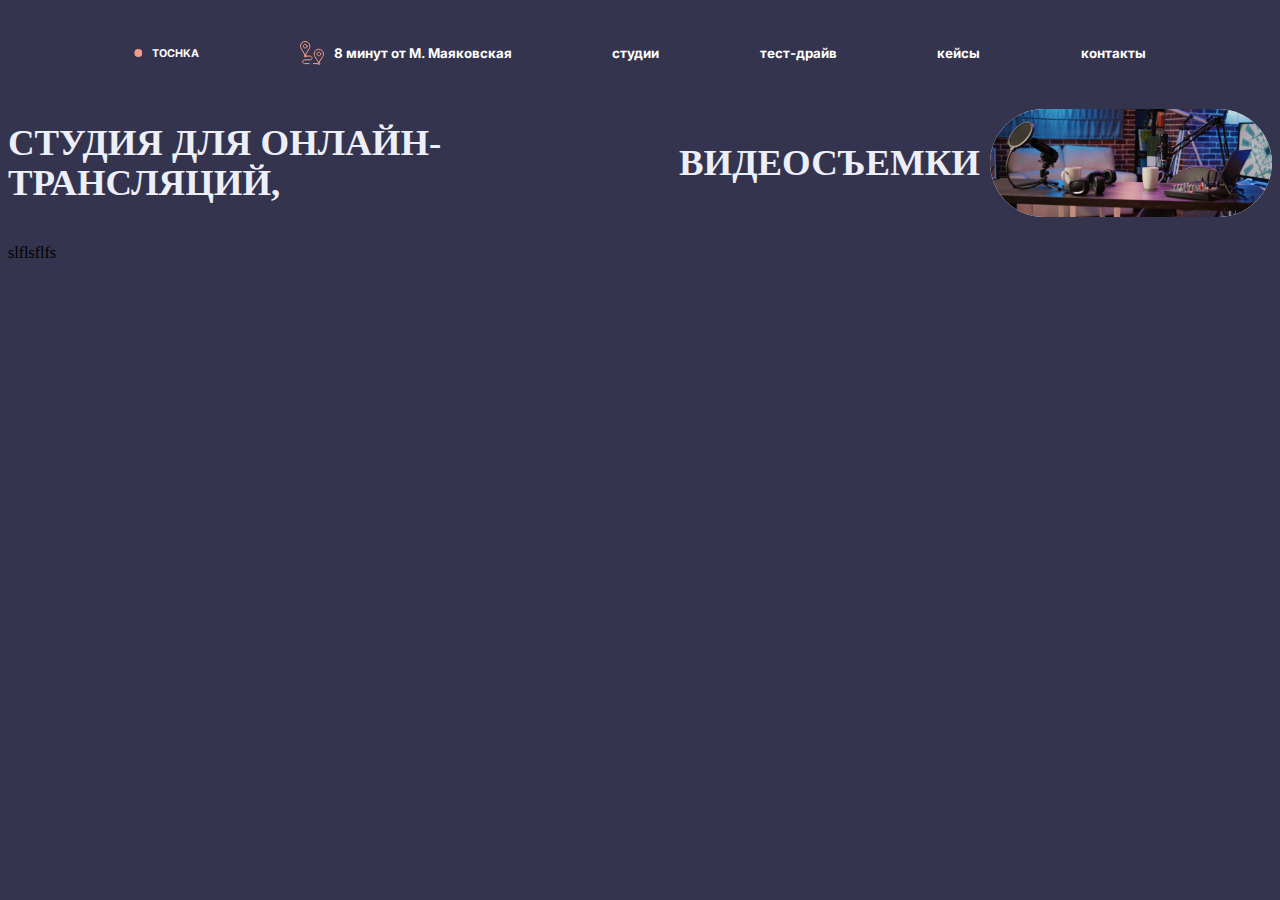
==== 1 лаба/index.html @ 79571039 "проверка" ====
<!DOCTYPE html>
<html lang="en">
<head>
    <meta charset="UTF-8">
    <meta name="viewport" content="width=device-width, initial-scale=1.0">
    <title>1 project</title>
    <link rel="preconnect" href="https://fonts.googleapis.com">
    <link rel="preconnect" href="https://fonts.gstatic.com" crossorigin>
    <link href="https://fonts.googleapis.com/css2?family=Inter&display=swap" rel="stylesheet">
    <link rel="stylesheet" href="style.css">   
    <style>
        .address, 
        .logo{
            display: flex;
            align-items: center;
            gap: 10px;
        }
        header{
            display: flex;
            justify-content: space-between;
            align-items: center;
            padding: 0 10%;
            height: 10vh;
            background-color: #34344E;
            font-family: 'Inter', sans-serif;
        }
        .stud{
            color: var(--light-blue, #ECEEF8);
            font-variant-numeric: lining-nums proportional-nums;

            /* H1 */
            font-family: Steelfish;
            font-size: 230%;
            font-style: normal;
            font-weight: 700;
            line-height: 110%; /* 143px */
            text-transform: uppercase;
            padding-left: 0%;

            
        }
        .photo{
            border-radius: 200px;
            background: url(<path-to-image>), lightgray 50% / cover no-repeat;
            /*transform: translateX(740px);*/
            
        }
    </style>
</head>
<body style="background-color: #34344E;">
    <header>
        <div class="logo">
            
            <div class="circle"></div>
            <h6 class='heed'> TOCHKA </h6>
        </div>

        <div class="address">
            <svg xmlns="http://www.w3.org/2000/svg" width="24" height="24" viewBox="0 0 24 24" fill="none">
                <mask id="mask0_1_425" style="mask-type:luminance" maskUnits="userSpaceOnUse" x="0" y="0" width="24" height="24">
                  <path d="M23.4999 23.5V0.500078H0.5V23.5H23.4999Z" fill="white" stroke="white"/>
                </mask>
                <g mask="url(#mask0_1_425)">
                  <path d="M5.15624 14.1563L1.25625 7.75739C0.758906 7.01302 0.46875 6.11865 0.46875 5.15631C0.46875 2.56741 2.56734 0.468821 5.15624 0.468821C7.74513 0.468821 9.84372 2.56741 9.84372 5.15631C9.84372 6.11865 9.55357 7.01302 9.05622 7.75739L5.15624 14.1563Z" stroke="#F49C89" stroke-miterlimit="10" stroke-linecap="round" stroke-linejoin="round"/>
                  <path d="M7.03124 5.15632C7.03124 6.19178 6.19171 7.03131 5.15624 7.03131C4.12078 7.03131 3.28125 6.19178 3.28125 5.15632C3.28125 4.12085 4.12078 3.28132 5.15624 3.28132C6.19171 3.28132 7.03124 4.12085 7.03124 5.15632Z" stroke="#F49C89" stroke-miterlimit="10" stroke-linecap="round" stroke-linejoin="round"/>
                  <path d="M18.8437 21.6563C19.3617 21.6563 19.7812 22.0763 19.7812 22.5938C19.7812 23.1117 19.3617 23.5313 18.8437 23.5313C18.3258 23.5313 17.9062 23.1117 17.9062 22.5938C17.9062 22.0763 18.3258 21.6563 18.8437 21.6563ZM18.8437 21.6563L14.9437 15.5386C14.4464 14.7943 14.1562 13.8999 14.1562 12.9375C14.1562 10.3486 16.2548 8.25005 18.8437 8.25005C21.4326 8.25005 23.5312 10.3486 23.5312 12.9375C23.5312 13.8999 23.2411 14.7943 22.7437 15.5386L18.8437 21.6563Z" stroke="#F49C89" stroke-miterlimit="10" stroke-linecap="round" stroke-linejoin="round"/>
                  <path d="M20.7187 12.9375C20.7187 13.973 19.8792 14.8125 18.8437 14.8125C17.8083 14.8125 16.9688 13.973 16.9688 12.9375C16.9688 11.9021 17.8083 11.0625 18.8437 11.0625C19.8792 11.0625 20.7187 11.9021 20.7187 12.9375Z" stroke="#F49C89" stroke-miterlimit="10" stroke-linecap="round" stroke-linejoin="round"/>
                  <path d="M6.09374 15.0938C6.09374 15.6118 5.67421 16.0313 5.15625 16.0313C4.63828 16.0313 4.21875 15.6118 4.21875 15.0938C4.21875 14.5763 4.63828 14.1563 5.15625 14.1563C5.67421 14.1563 6.09374 14.5763 6.09374 15.0938Z" stroke="#F49C89" stroke-miterlimit="10" stroke-linecap="round" stroke-linejoin="round"/>
                  <path d="M11.2969 22.5625C11.2796 22.5625 11.2656 22.5765 11.2656 22.5938C11.2656 22.611 11.2796 22.625 11.2969 22.625C11.3141 22.625 11.3281 22.611 11.3281 22.5938C11.3281 22.5765 11.3141 22.5625 11.2969 22.5625Z" fill="#F49C89" stroke="#F49C89"/>
                  <path d="M6.09374 15.0938H10.125C11.1604 15.0938 12 15.9333 12 16.9688C12 18.0042 11.1604 18.8438 10.125 18.8438H4.49999C3.46453 18.8438 2.625 19.6833 2.625 20.7188C2.625 21.7542 3.46453 22.5938 4.49999 22.5938H9.18748" stroke="#F49C89" stroke-miterlimit="10" stroke-linecap="round" stroke-linejoin="round"/>
                  <path d="M13.4062 22.5938H17.9062" stroke="#F49C89" stroke-miterlimit="10" stroke-linecap="round" stroke-linejoin="round"/>
                </g>
              </svg>
            <h5 class="heed">8 минут от М. Маяковская</h5>
        </div>
        <div>
            <h5 class='heed'>студии</h5>
        </div>
        <div>
            <h5 class='heed'>тест-драйв</h5>
        </div>
        <div>
            <h5 class='heed'>кейсы</h5>
        </div>
        <div>
            <h5 class='heed'>контакты</h5>
        </div>
        
    </header>
    <div>
        <!--<h1 class="stud">Студия для онлайн-трансляций,</h1>
            <h1 class="stud">Видеосъемки</h1><img class='photo' src="1 photo.png">-->

                <div style="display: flex; align-items: center;">
                    <h1 class="stud" style="margin-right: 10px;">Студия для онлайн-трансляций, </h1>
                    <br>
                    <h1 class="stud" style="margin-right: 10px;"> Видеосъемки</h1>
                    <img class='photo' src="1 photo.png">
                </div>


            </div>
    </div>
    <p>slflsflfs</p>
    

</body>    
</html>
---- 1 лаба/style.css ----
.heed {
    color: white;
}
.circle {
    background: #F49C89;
    clip-path: circle(50%);
    height: 0.5em;
    width: 0.5em;
  }
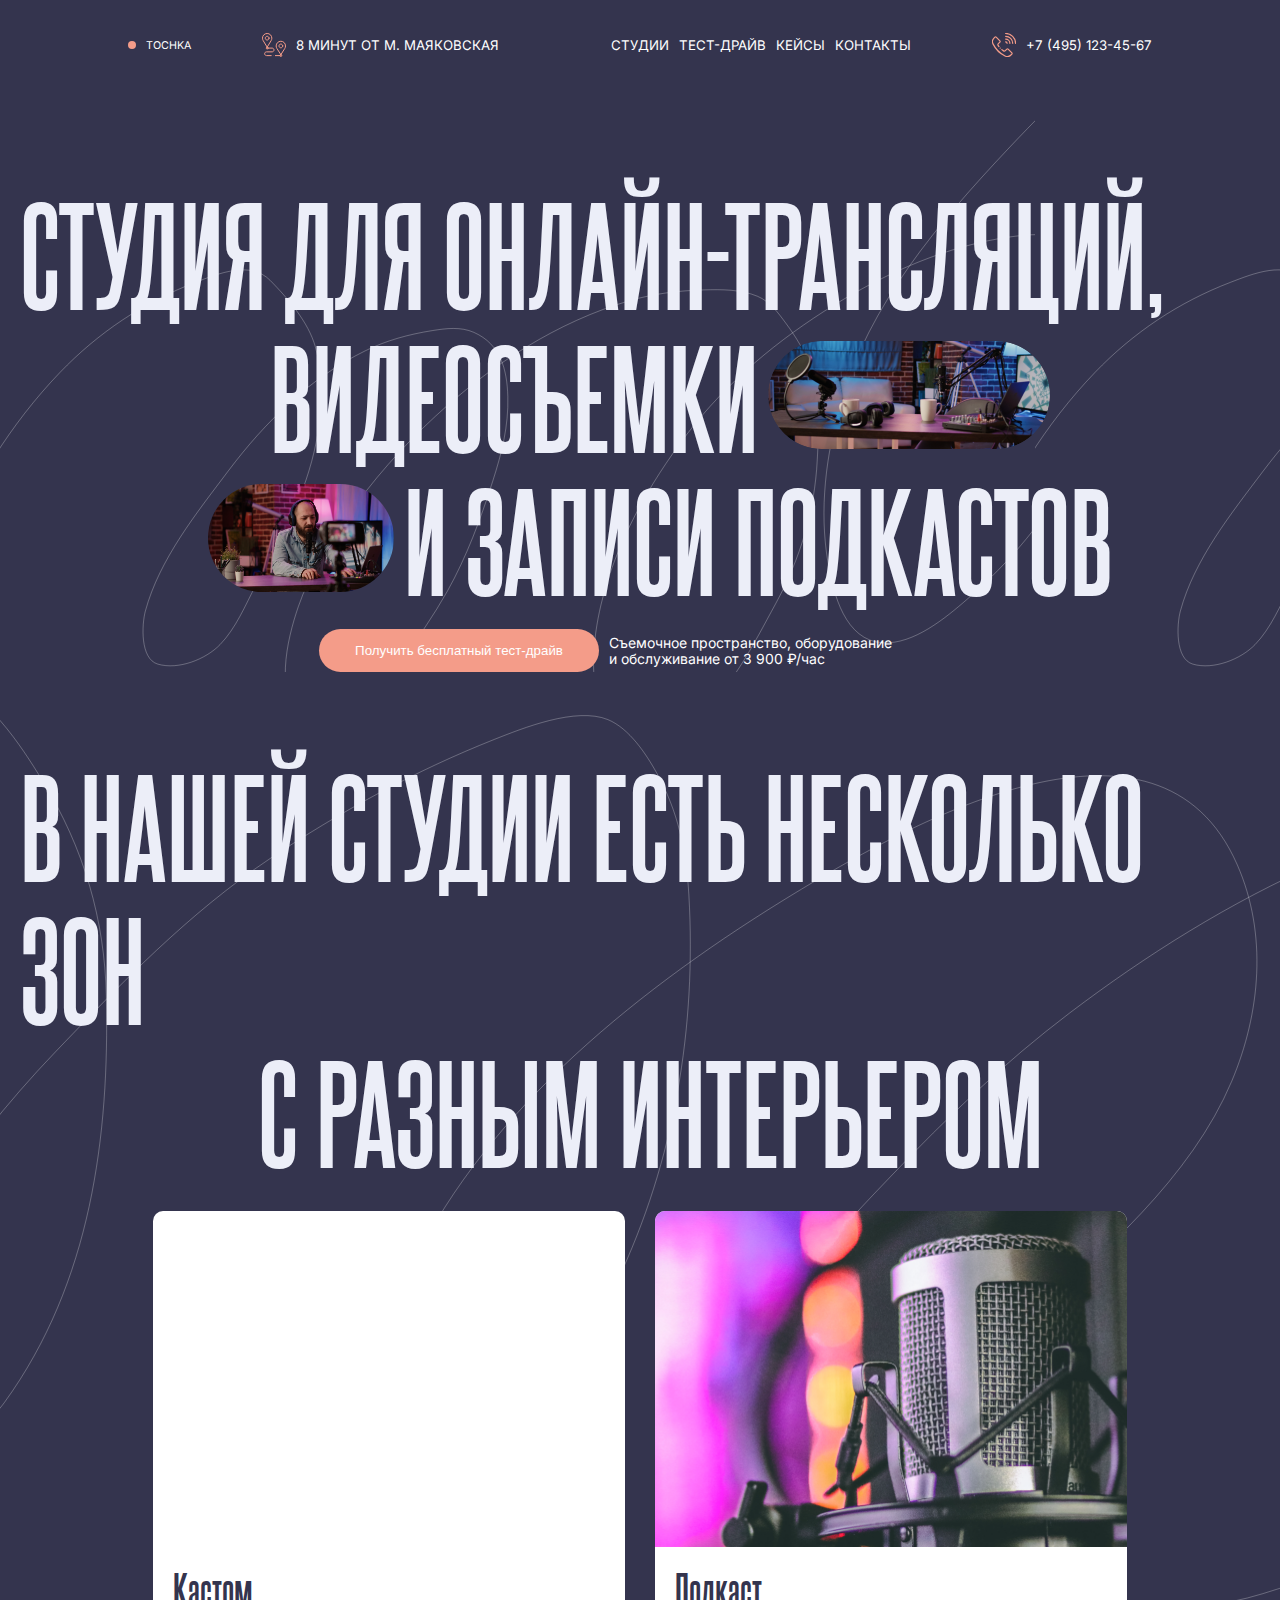
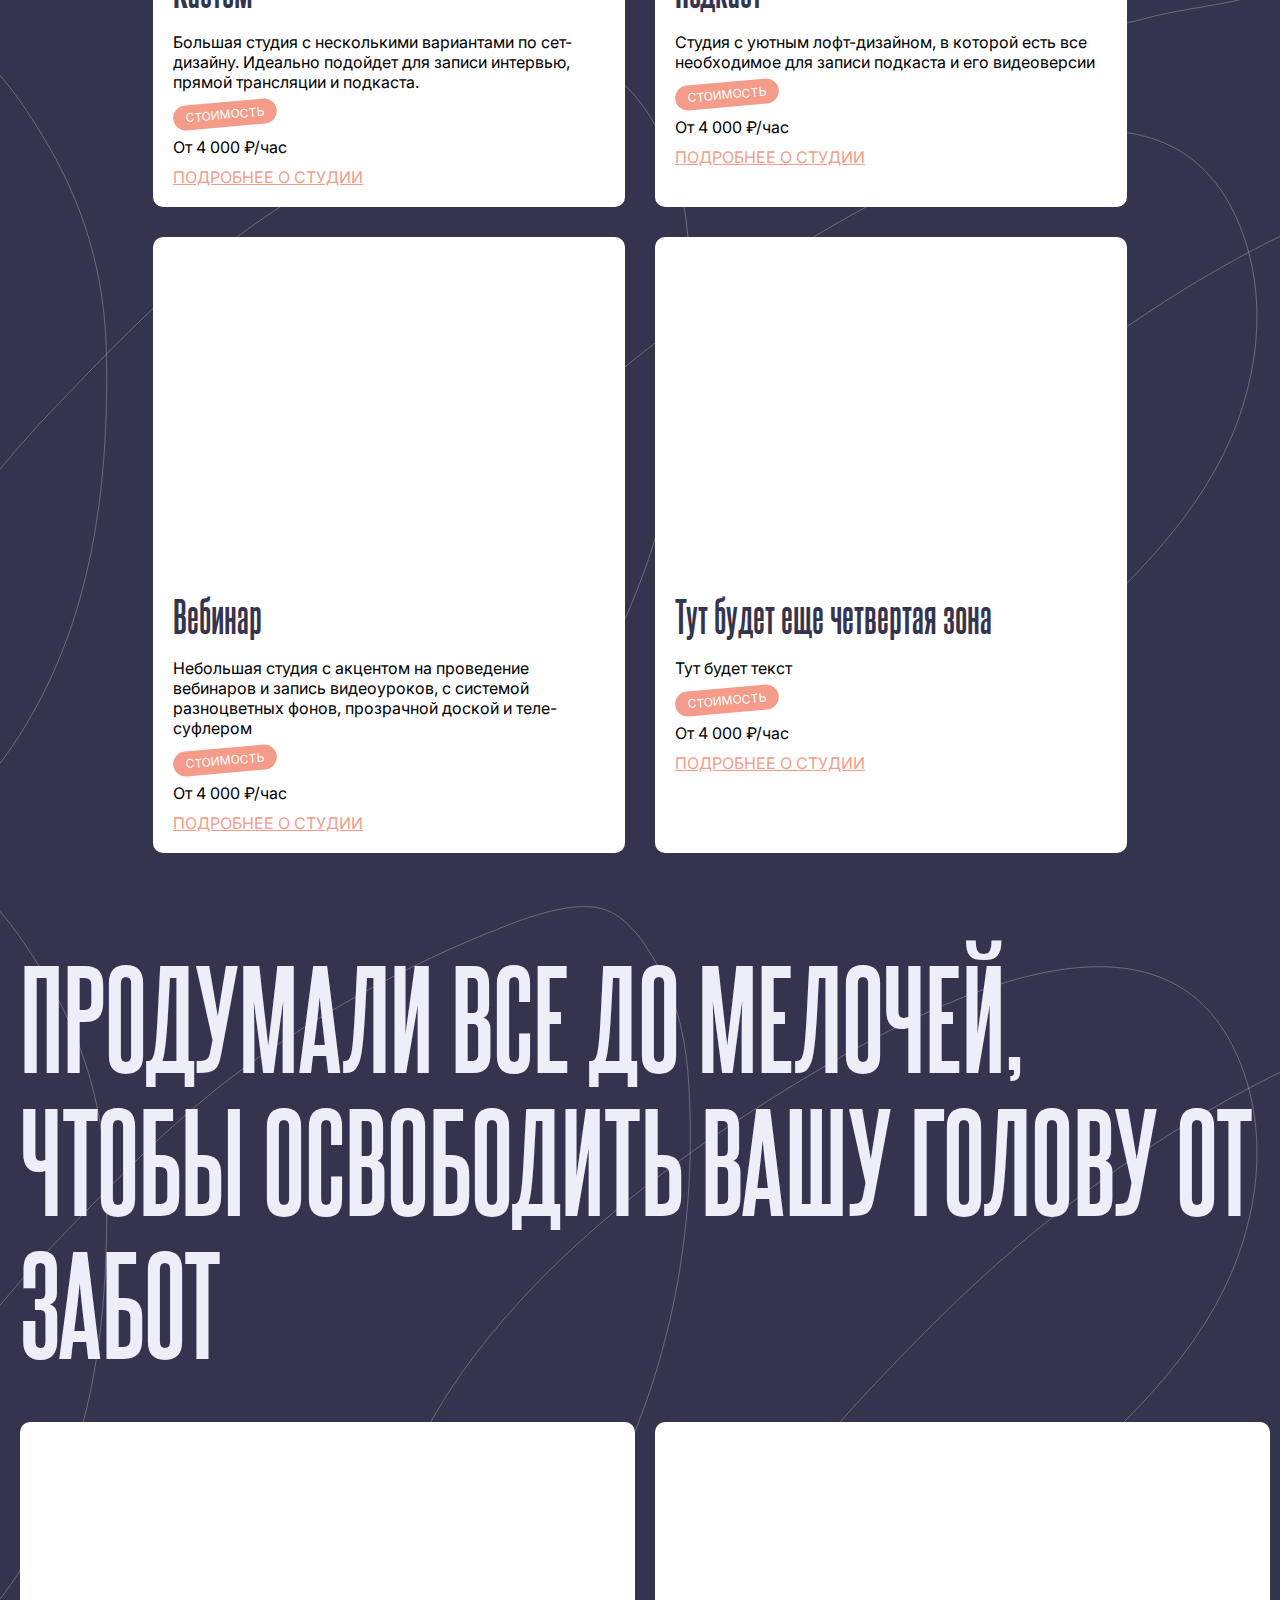
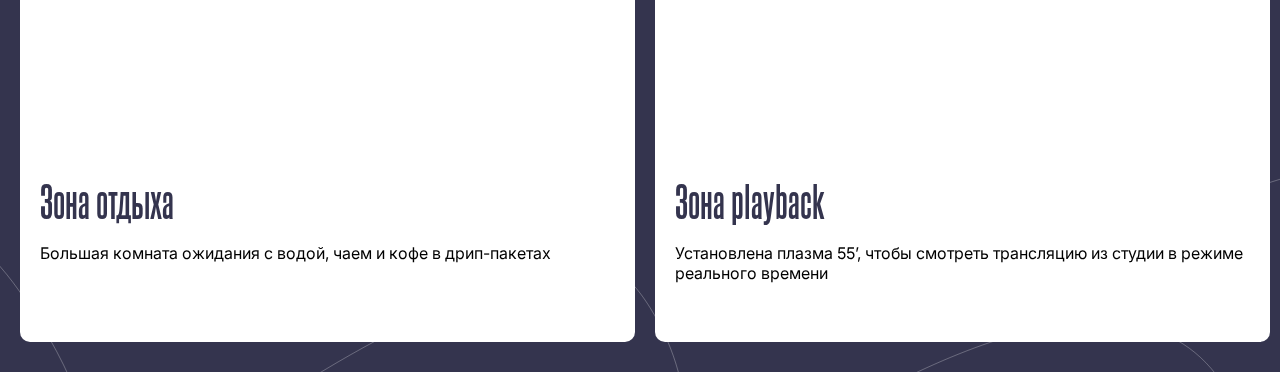
==== commit 823e1993: "Added some changes" ====
--- a/1 лаба/index.html
+++ b/1 лаба/index.html
@@ -6,45 +6,324 @@
     <title>1 project</title>
     <link rel="preconnect" href="https://fonts.googleapis.com">
     <link rel="preconnect" href="https://fonts.gstatic.com" crossorigin>
+    
     <link href="https://fonts.googleapis.com/css2?family=Inter&display=swap" rel="stylesheet">
     <link rel="stylesheet" href="style.css">   
+    <link
+  rel="stylesheet"
+  href="https://cdn.jsdelivr.net/npm/swiper@11/swiper-bundle.min.css"
+/>
+
+<script src="https://cdn.jsdelivr.net/npm/swiper@11/swiper-bundle.min.js"></script>
     <style>
+        html,
+        body, 
+        h1, 
+        p {
+            margin: 0;
+        }
+        
+        #intro{
+            padding: 90px 20px 0 20px;
+            width: 100%;
+            background-image: url(images/back.svg);
+            background-size: contain;
+            
+        }
+
+        @font-face {
+            font-family: "Steelfish";
+            src: url("fonts/SteelfishRg-Bold.woff") format('woff');
+            font-weight: bold;
+        }        
+
         .address, 
         .logo{
             display: flex;
             align-items: center;
             gap: 10px;
         }
+
         header{
             display: flex;
             justify-content: space-between;
             align-items: center;
             padding: 0 10%;
+            font-weight: 400;
             height: 10vh;
             background-color: #34344E;
-            font-family: 'Inter', sans-serif;
+            font-family: 'Inter';
+            gap: 10px;
+        }
+        .header-phone-wrapper{
+            display: flex;
+            align-items: center;
+            gap: 10px;
+            margin-left: 10px;
         }
         .stud{
             color: var(--light-blue, #ECEEF8);
             font-variant-numeric: lining-nums proportional-nums;
-
-            /* H1 */
-            font-family: Steelfish;
-            font-size: 230%;
+            /* H1 */         
+            font-size: 130px;                                                           font-family: 'Steelfish', sans-serif;
+            font-family: 'Steelfish';
             font-style: normal;
             font-weight: 700;
             line-height: 110%; /* 143px */
             text-transform: uppercase;
-            padding-left: 0%;
-
-            
-        }
-        .photo{
+            padding-left: 0%;           
+        }
+        
+        #intro .first-photo, 
+        #intro .second-photo{
             border-radius: 200px;
-            background: url(<path-to-image>), lightgray 50% / cover no-repeat;
-            /*transform: translateX(740px);*/
-            
-        }
+            align-self: center;
+        }
+        
+        #intro .first-photo{
+            width: 282px;
+            height: 108px;
+        }
+
+        #intro .second-photo{
+            width: 186px;
+            height: 108px;
+        }
+
+        .test-it-wrapper{
+            margin-top: 20px;
+            font-family: 'Inter', sans-serif;
+            color: #FFF;
+        }
+
+        .test-it-wrapper button{
+            border-radius: 100px;
+            background: var(--peach, #F49C89);
+            border: transparent;
+            outline: transparent;
+            color: #FFFFFF;
+            padding: 14px 36px;
+            gap: 10px;
+        }
+        
+        .test-it-wrapper p{
+            font-size: 14px;
+            line-height: 16px;
+            width: 392px;
+            font-weight: 400;
+        }
+
+        .flex-center{
+            display: flex;
+            align-items: center;
+            justify-content: center;
+            gap: 10px;
+        }
+
+        .menu-content{
+            display: flex;
+            gap: 10px;
+            list-style: none;
+        }
+
+        .burger{
+            display: none;
+        }
+
+        
+        #zones,
+        #other-zones{
+            padding-top: 80px;
+            width: 100%;
+            background-image: url(images/back-2.svg);
+            background-size: contain;
+        }
+
+        .zones-intro{
+            margin-left: 20px;
+            margin-bottom: 20px;
+        }
+
+        @media screen and (max-width: 1024px){
+            .stud{
+                font-size: 90px;
+            }
+
+            .burger{
+                display: flex;
+                flex-direction: column;
+                justify-content: space-between;
+                width: 30px;
+                height: 20px;
+                cursor: pointer;
+            }
+            .burger-line{
+                width: 100%;
+                height: 1.5px;
+                background-color: var(--light-blue, #ECEEF8);
+            }
+
+            .burger-line:last-child{
+                width: 80%;
+                align-self: flex-end;
+            }
+
+            .menu-content{
+                display: none;
+            }
+        }
+
+        
+        @media screen and (max-width: 440px){
+            .address{
+                display: none;
+            }
+
+            .stud{
+                font-size: 50px;
+            }
+
+            .test-it-wrapper{
+                flex-direction: column;
+                align-items: center;
+            }
+
+            #intro .first-photo{
+                width: 85px;
+                height: 41px;
+            }
+
+            #intro .second-photo{
+                width: 62px;
+                height: 41px;
+            }
+
+            
+            .test-it-wrapper button{
+                order: 1;
+            }
+        }
+
+        
+        .zone-card{
+            display: flex;
+            flex-direction: column;
+            gap: 10px;
+            background-color: #FFFFFF;
+            border-radius: 10px;
+            margin: 10px;
+            width: 472px;
+            min-height: 276px;
+            font-family: Inter;
+        }
+        
+        .zone-card .zone-image{
+            width: 100%;
+            height: 336px;
+            background-size: cover;
+            background-position: center;
+            border-top-right-radius: 10px;
+            border-top-left-radius: 10px;
+        }
+    
+        .zone-card span,
+        .zone-card h1{
+            padding: 18px 20px;
+        }
+        
+        .zone-card p{
+            padding: 0 20px;
+        }
+        
+        .zone-card a{
+            padding: 20px;
+            padding-top: 0;
+        }
+
+        .zone-card h1{
+            color: #34344E;
+            font-family: 'Steelfish', sans-serif;
+            font-weight: 400;
+            font-size: 42px;
+            line-height: 29px;
+        }
+        
+        .zone-card span{
+            padding: 5px 12px;
+            background-color: #F49C89;
+            border-radius: 100px;
+            width: max-content;
+            color: #FFFFFF;
+            font-family: Inter;
+            font-weight: 400;
+            font-size: 12px;
+            text-transform: uppercase;
+            transform: rotate(-5deg);
+            margin-left: 20px;
+        }
+
+        .zone-card a{
+            color: #F49C89;
+            text-transform: uppercase;
+        }
+
+        #zones .zone-cards-wrapper{
+            display: flex;
+            flex-wrap: wrap;
+            justify-content: center;
+            gap: 10px;
+        }
+        
+        #zones .zone-card:nth-child(1) .zone-image{
+            background-image: url(images/zone-card-1.jpeg);
+        }
+
+        #zones .zone-card:nth-child(2) .zone-image{
+            background-image: url(images/zone-card-2.png);
+        }
+
+        
+        #zones .zone-card:nth-child(3) .zone-image{
+            background-image: url(images/zone-card-3.jpeg);
+        }
+
+        #zones .zone-card:nth-child(4) .zone-image{
+            background-image: url(images/zone-card-4.jpeg);
+        }
+
+        #other-zones .zone-card{
+            padding-bottom: 20px;
+            min-height: 500px;
+        }
+
+        #other-zones .swiper-container{
+            padding: 0 20px;
+            overflow: hidden;
+        }
+        
+        #other-zones .zone-cards-wrapper{
+            margin: auto;
+            width: 100%;
+            padding: 20px;
+            
+        }
+
+        #other-zones .zone-card:nth-child(1) .zone-image{
+            background-image: url(images/other-zone-1.jpeg);
+        }
+
+        #other-zones .zone-card:nth-child(2) .zone-image{
+            background-image: url(images/other-zone-3.jpeg);
+        }
+
+        #other-zones .zone-card:nth-child(3) .zone-image{
+            background-image: url(images/other-zone-2.jpeg);
+        }
+
+        #other-zones .zone-card:nth-child(4) .zone-image{
+            background-image: url(images/other-zone-4.jpeg);
+        }
+
     </style>
 </head>
 <body style="background-color: #34344E;">
@@ -70,38 +349,198 @@
                   <path d="M6.09374 15.0938H10.125C11.1604 15.0938 12 15.9333 12 16.9688C12 18.0042 11.1604 18.8438 10.125 18.8438H4.49999C3.46453 18.8438 2.625 19.6833 2.625 20.7188C2.625 21.7542 3.46453 22.5938 4.49999 22.5938H9.18748" stroke="#F49C89" stroke-miterlimit="10" stroke-linecap="round" stroke-linejoin="round"/>
                   <path d="M13.4062 22.5938H17.9062" stroke="#F49C89" stroke-miterlimit="10" stroke-linecap="round" stroke-linejoin="round"/>
                 </g>
-              </svg>
+            </svg>
             <h5 class="heed">8 минут от М. Маяковская</h5>
         </div>
-        <div>
-            <h5 class='heed'>студии</h5>
-        </div>
-        <div>
-            <h5 class='heed'>тест-драйв</h5>
-        </div>
-        <div>
-            <h5 class='heed'>кейсы</h5>
-        </div>
-        <div>
-            <h5 class='heed'>контакты</h5>
+
+        <ul class="menu-content">
+            <li>
+                <h5 class='heed'>студии</h5>
+            </li>
+            <li>
+                <h5 class='heed'>тест-драйв</h5>
+            </li>
+            <li>
+                <h5 class='heed'>кейсы</h5>
+            </li>
+            <li>
+                <h5 class='heed'>контакты</h5>
+            </li>
+        </ul>
+
+        <div class="header-phone-wrapper">
+            <svg xmlns="http://www.w3.org/2000/svg" width="24" height="24" viewBox="0 0 24 24" fill="none">
+                <mask id="mask0_24_424" style="mask-type:luminance" maskUnits="userSpaceOnUse" x="0" y="0" width="24" height="24">
+                  <path d="M23.5 23.5V0.499977H0.5V23.5H23.5Z" fill="white" stroke="white"/>
+                </mask>
+                <g mask="url(#mask0_24_424)">
+                  <path d="M13.6606 0.473741C19.1033 0.473741 23.5311 4.90155 23.5311 10.3442" stroke="#F49C89" stroke-width="1.2" stroke-miterlimit="10" stroke-linecap="round" stroke-linejoin="round"/>
+                  <path d="M13.6606 3.29378C17.548 3.29378 20.7111 6.45691 20.7111 10.3443" stroke="#F49C89" stroke-width="1.2" stroke-miterlimit="10" stroke-linecap="round" stroke-linejoin="round"/>
+                  <path d="M13.6606 6.11421C15.9932 6.11421 17.8906 8.01166 17.8906 10.3442" stroke="#F49C89" stroke-width="1.2" stroke-miterlimit="10" stroke-linecap="round" stroke-linejoin="round"/>
+                  <path d="M13.6606 8.93425C14.4392 8.93425 15.0706 9.56571 15.0706 10.3443" stroke="#F49C89" stroke-width="1.2" stroke-miterlimit="10" stroke-linecap="round" stroke-linejoin="round"/>
+                  <path d="M8.31641 15.0938C8.24393 15.0938 8.18516 15.1526 8.18516 15.225C8.18516 15.2975 8.24389 15.3563 8.31641 15.3563C8.38893 15.3563 8.44766 15.2976 8.44766 15.225C8.44766 15.1525 8.38889 15.0938 8.31641 15.0938Z" fill="#F49C89" stroke="#F49C89" stroke-width="1.2"/>
+                  <path d="M6.94664 13.6222C6.64868 13.2308 6.36691 12.8274 6.10204 12.4129C5.75334 11.8668 5.85881 11.1436 6.31673 10.6856L7.90818 9.09414C8.25079 8.752 8.25079 8.19653 7.90818 7.85429L4.16282 4.10903C3.82064 3.76632 3.26521 3.76632 2.92303 4.10903L1.97517 5.05679C0.436777 6.59481 0.0209957 8.94226 0.986621 10.8913C2.70459 14.3596 6.2399 19.6762 13.0508 23.016C15.006 23.9742 17.3643 23.5678 18.9036 22.0284L19.873 21.059C20.2156 20.7168 20.2156 20.1614 19.873 19.8187L16.1277 16.0739C15.7855 15.7312 15.2301 15.7312 14.8879 16.0739L13.2965 17.6653C12.8384 18.1232 12.1152 18.2287 11.5691 17.88C10.9795 17.5032 10.4125 17.0924 9.87088 16.6495" stroke="#F49C89" stroke-width="1.2" stroke-miterlimit="10" stroke-linecap="round" stroke-linejoin="round"/>
+                </g>
+            </svg>
+            <h5 class='heed'>+7 (495) 123-45-67</h5>
+        </div>
+
+        <div class="burger">
+            <span class="burger-line"></span>
+            <span class="burger-line"></span>
+            <span class="burger-line"></span>
         </div>
         
     </header>
-    <div>
-        <!--<h1 class="stud">Студия для онлайн-трансляций,</h1>
-            <h1 class="stud">Видеосъемки</h1><img class='photo' src="1 photo.png">-->
-
-                <div style="display: flex; align-items: center;">
-                    <h1 class="stud" style="margin-right: 10px;">Студия для онлайн-трансляций, </h1>
-                    <br>
-                    <h1 class="stud" style="margin-right: 10px;"> Видеосъемки</h1>
-                    <img class='photo' src="1 photo.png">
+
+    <section id="intro">
+        <h1 class="stud">Студия для онлайн-трансляций,</h1>
+        
+        <div class="flex-center">
+            <h1 class="stud">Видеосъемки</h1>
+            <img class='first-photo' src="images/studio-1.png">
+        </div>
+        <div class="flex-center">
+            <img class="second-photo" src="images/studio-2.png">
+            <h1 class="stud">и записи подкастов</h1>
+        </div>
+
+        <div class="test-it-wrapper flex-center">
+            <button type="button">
+                Получить бесплатный тест-драйв
+            </button>
+            <p>Съемочное пространство, оборудование и обслуживание от 3 900 ₽/час</p>
+        </div>
+
+    </section> 
+
+    <section id="zones">
+        <div class="zones-intro">
+        
+            <h1 class="stud">
+                В нашей студии есть несколько зон
+            </h1>
+            <h1 class="stud flex-center">
+                с разным интерьером
+            </h1>
+
+        </div>
+
+        <div class="zone-cards-wrapper">
+            <div class="zone-card">
+                <div class="zone-image"></div>
+                <h1>Кастом</h1>
+                <p>Большая студия с несколькими вариантами по сет-дизайну. Идеально подойдет для записи интервью, прямой трансляции и подкаста.</p>
+                <span>Стоимость</span>
+                <p>От 4 000 ₽/час</p>
+                <a href="">Подробнее о студии</a>
+            </div>
+            
+            <div class="zone-card">
+                <div class="zone-image"></div>
+                <h1>Подкаст</h1>
+                <p>Студия с уютным лофт-дизайном, в которой есть все необходимое для записи подкаста и его видеоверсии</p>
+                <span>Стоимость</span>
+                <p>От 4 000 ₽/час</p>
+                <a href="">Подробнее о студии</a>
+            </div>
+            <div class="zone-card">
+                <div class="zone-image"></div>
+                <h1>Вебинар</h1>
+                <p>Небольшая студия с акцентом на проведение вебинаров и запись видеоуроков, с системой разноцветных фонов, прозрачной доской и теле-суфлером</p>
+                <span>Стоимость</span>
+                <p>От 4 000 ₽/час</p>
+                <a href="">Подробнее о студии</a>
+            </div>
+            
+            <div class="zone-card">
+                <div class="zone-image"></div>
+                <h1>Тут будет еще четвертая зона</h1>
+                <p>Тут будет текст</p>
+                <span>Стоимость</span>
+                <p>От 4 000 ₽/час</p>
+                <a href="">Подробнее о студии</a>
+            </div>
+        </div>
+
+    </section>
+
+    <div id="other-zones">
+        <div class="zones-intro">
+            <h1 class="stud">
+                Продумали все до мелочей,
+            </h1>
+            <h1 class="stud">
+                чтобы освободить вашу голову от забот
+            </h1>
+        </div>
+
+        <div class="swiper-container">
+
+            <div class="zone-cards-wrapper swiper-wrapper">
+                <div class="zone-card swiper-slide">
+                    <div class="zone-image"></div>
+                    <h1>Зона отдыха</h1>
+                    <p>Большая комната ожидания с водой, чаем и кофе в дрип-пакетах</p>
                 </div>
-
-
+            
+                <div class="zone-card swiper-slide">
+                    <div class="zone-image"></div>
+                    <h1>Зона playback</h1>
+                    <p>Установлена плазма 55’, чтобы смотреть трансляцию из студии в режиме реального времени </p>
+                </div>
+            
+                <div class="zone-card swiper-slide">
+                    <div class="zone-image"></div>
+                    <h1>Зона грима</h1>
+                    <p>Отдельное помещение с грим-постом, вешалкой и отпаривателем</p>
+                </div>
+                <div class="zone-card swiper-slide">
+                    <div class="zone-image"></div>
+                    <h1>Парковочные места </h1>
+                    <p>2 парковочных места для наших гостей прямо под окнами в тихом, закрытом дворе</p>
+                </div>
             </div>
+        </div>
+
+        <script>
+            new Swiper(".swiper-container", {
+                slidesPerView: 2,
+                spaceBetween: 10,
+                autoplay: {
+                    delay: 2500,
+                    disableOnInteraction: true,
+                },
+                cssMode: true,
+                breakpoints: {
+                    1024: {
+                        slidesPerView: 2,
+                        spaceBetween: 10,
+                    },
+                    768: {
+                        slidesPerView: 2,
+                        spaceBetween: 5,
+                    },
+                    640: {
+                        slidesPerView: 1,
+                        spaceBetween: 10,
+                    },
+                    320: {
+                        slidesPerView: 1,
+                        spaceBetween: 10,
+                    }
+                }
+            });
+        </script>
     </div>
-    <p>slflsflfs</p>
+        
+
+    </div>
+        
+    </div>
+
+    </div>
+
     
 
 </body>    
--- a/1 лаба/style.css
+++ b/1 лаба/style.css
@@ -1,9 +1,12 @@
 .heed {
     color: white;
+    text-transform: uppercase;
+    font-weight: 400;
+    
 }
 .circle {
     background: #F49C89;
     clip-path: circle(50%);
     height: 0.5em;
     width: 0.5em;
-  }+}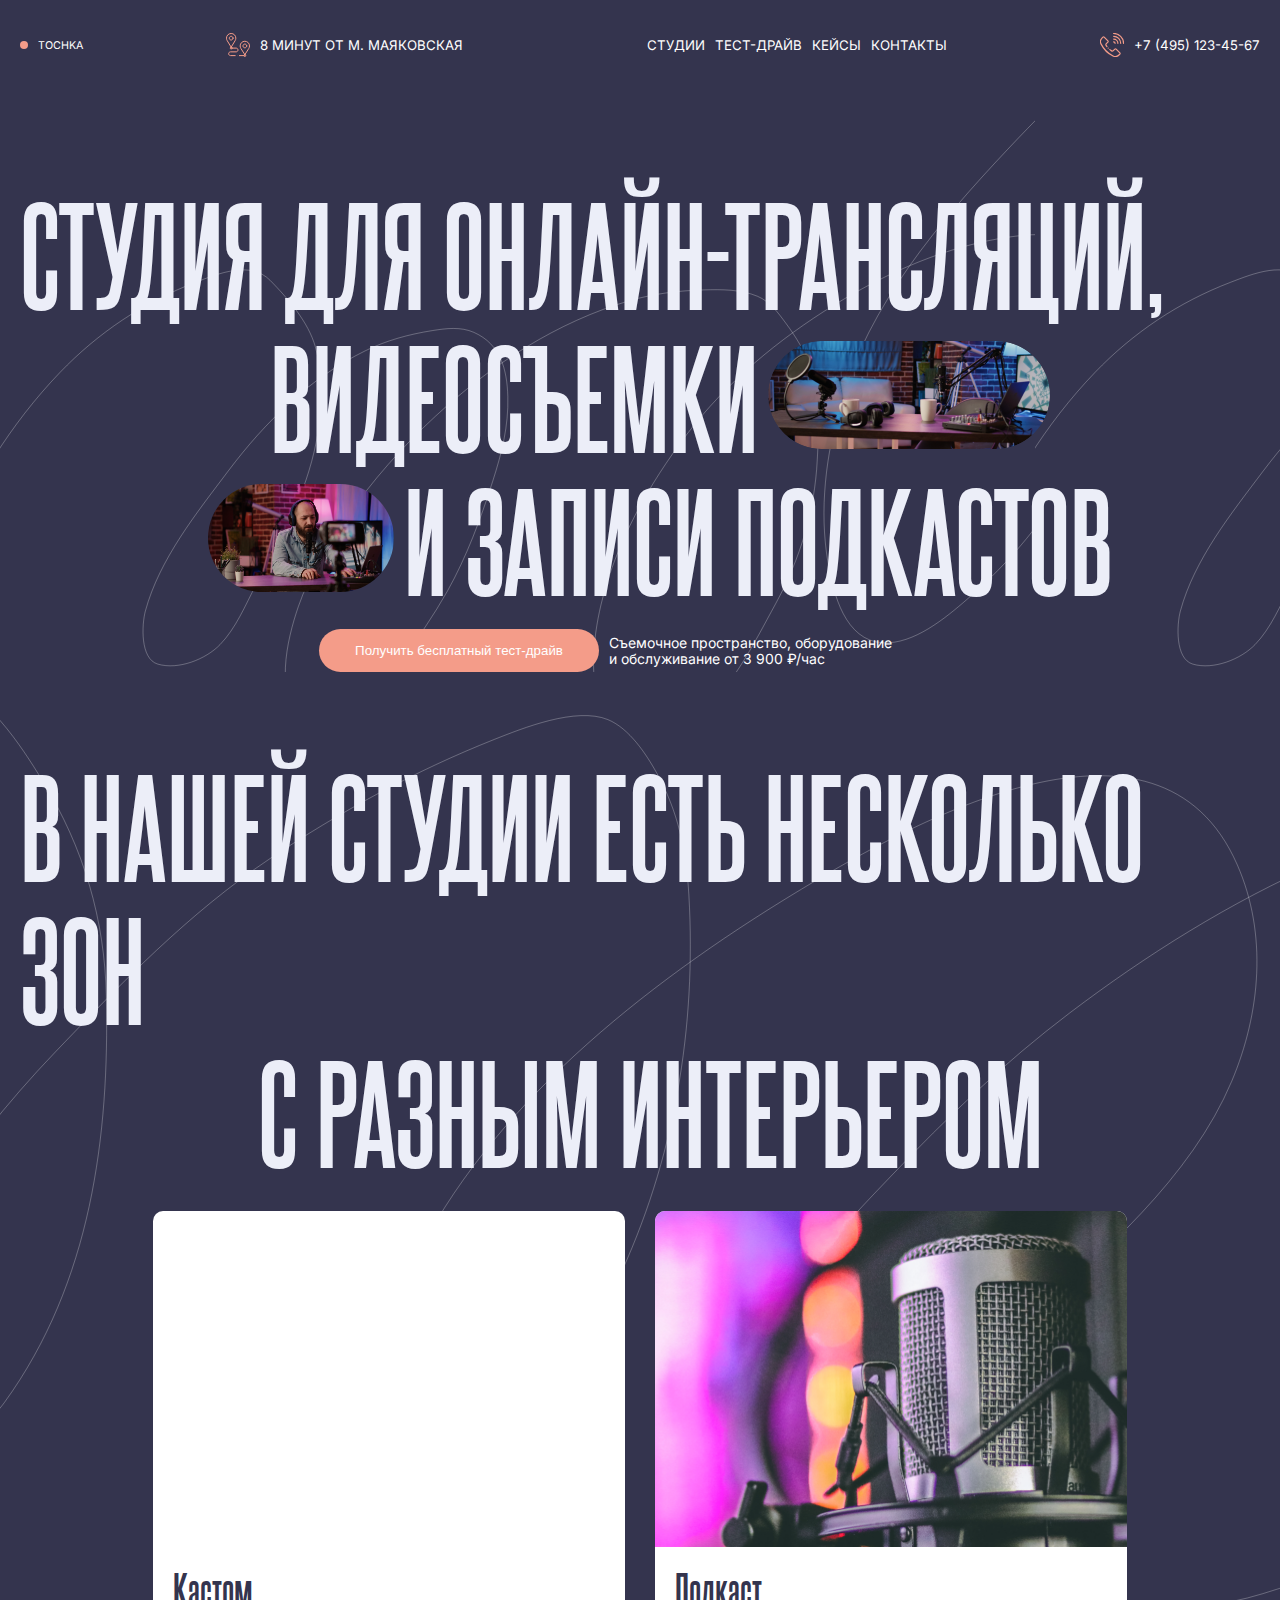
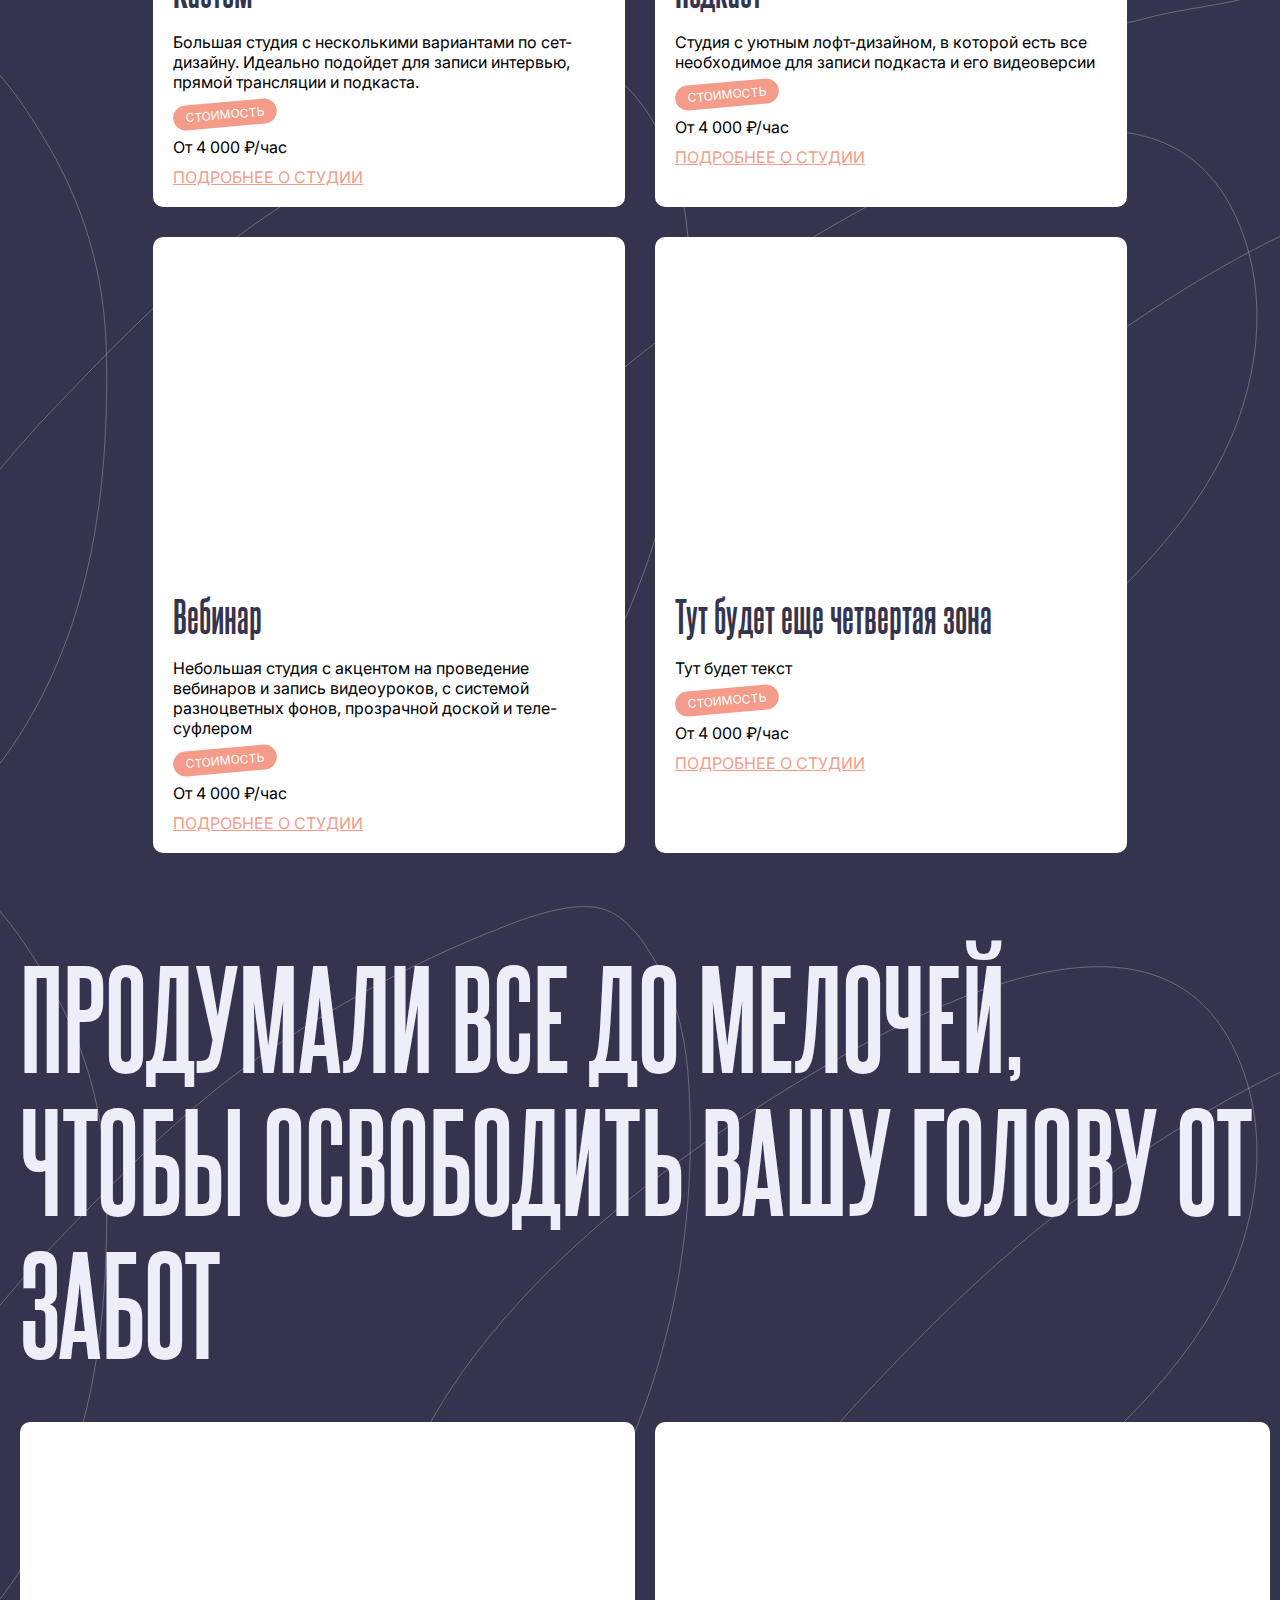
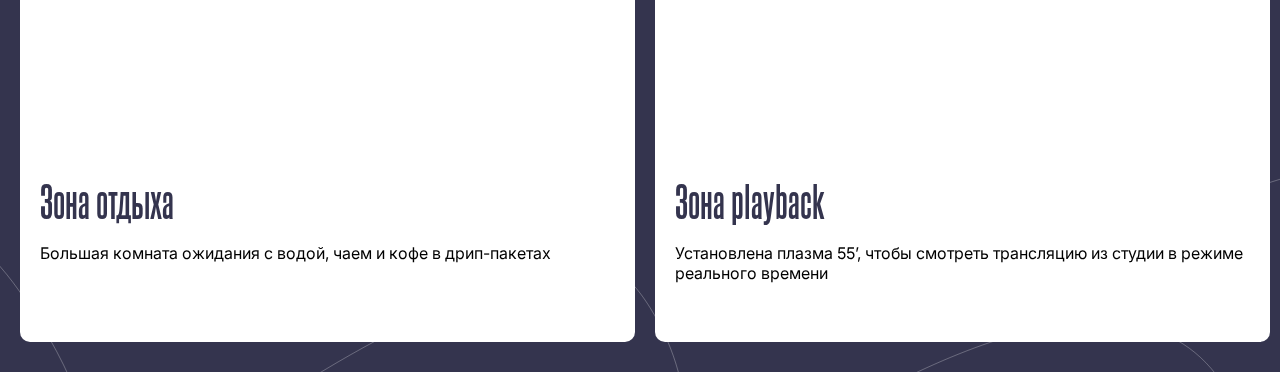
==== commit 3f94cdc7: "Added some changes" ====
--- a/1 лаба/index.html
+++ b/1 лаба/index.html
@@ -48,7 +48,7 @@
             display: flex;
             justify-content: space-between;
             align-items: center;
-            padding: 0 10%;
+            padding: 0 20px;
             font-weight: 400;
             height: 10vh;
             background-color: #34344E;
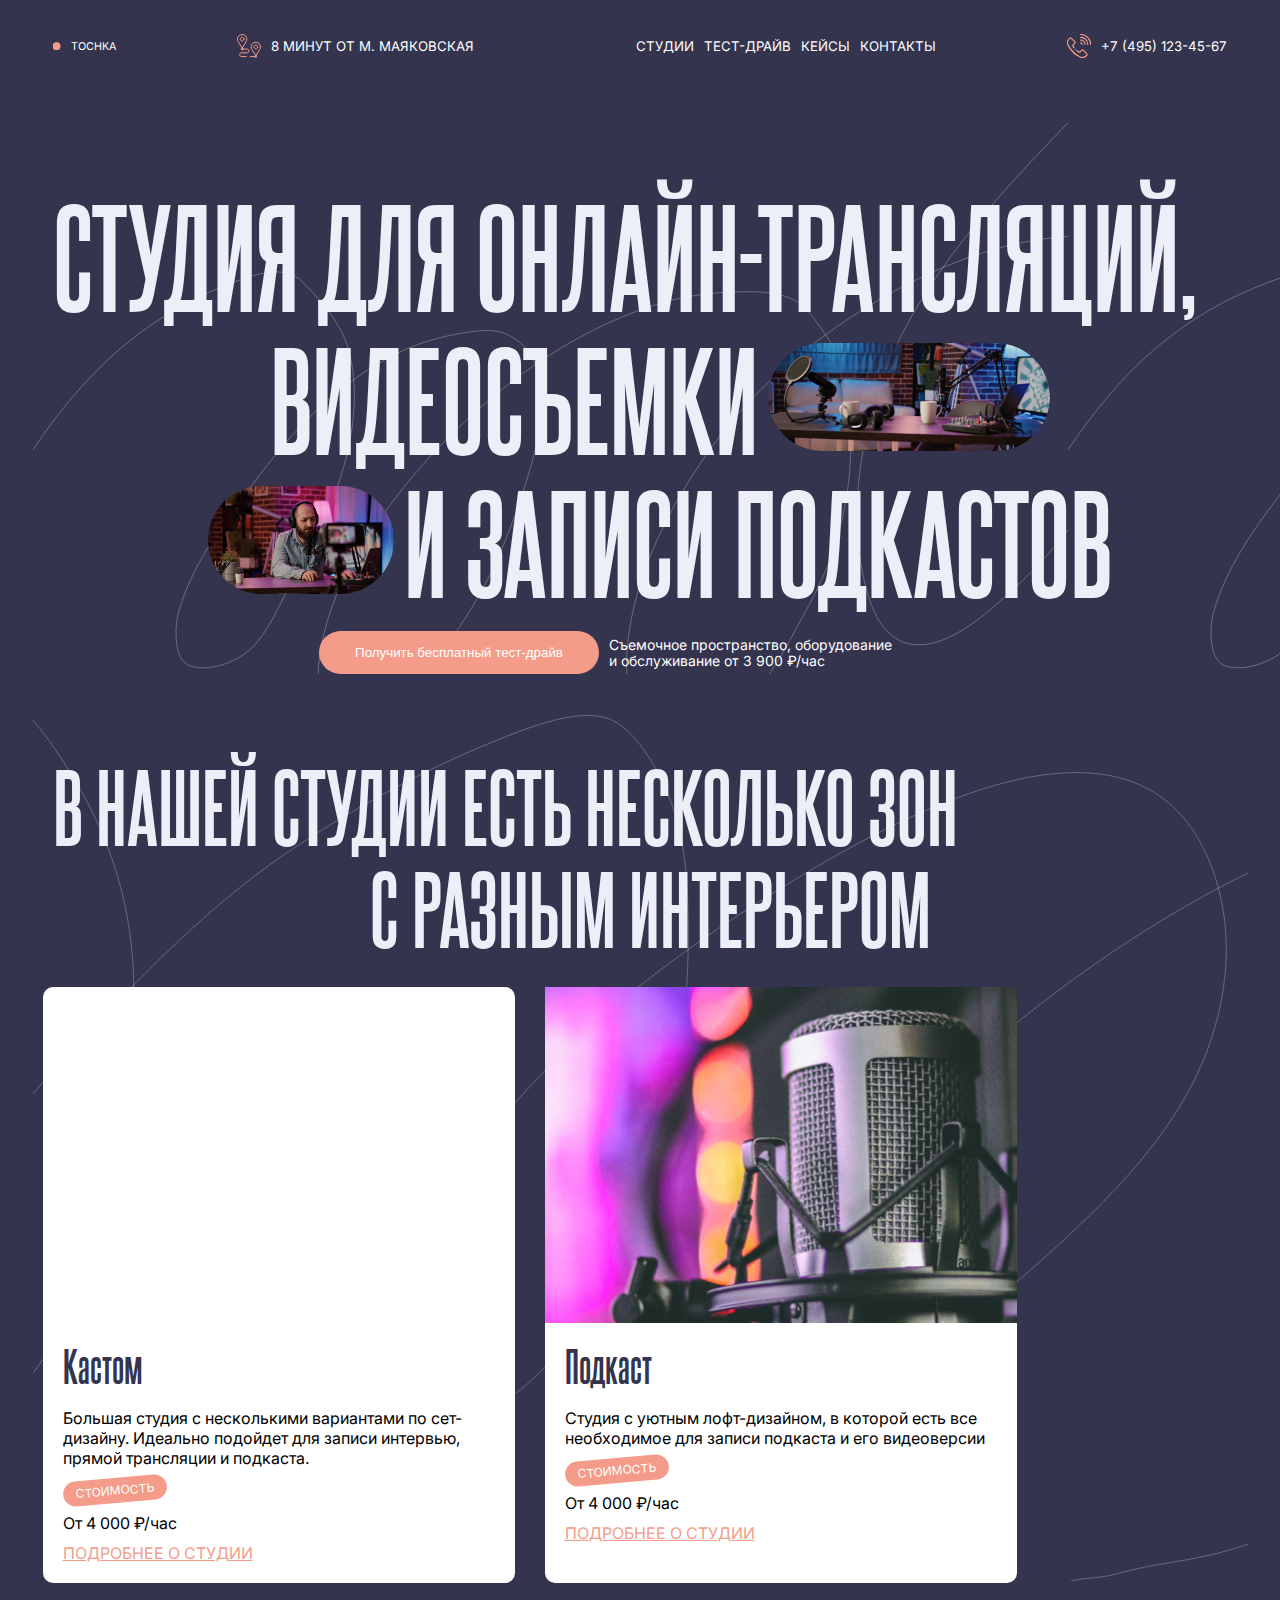
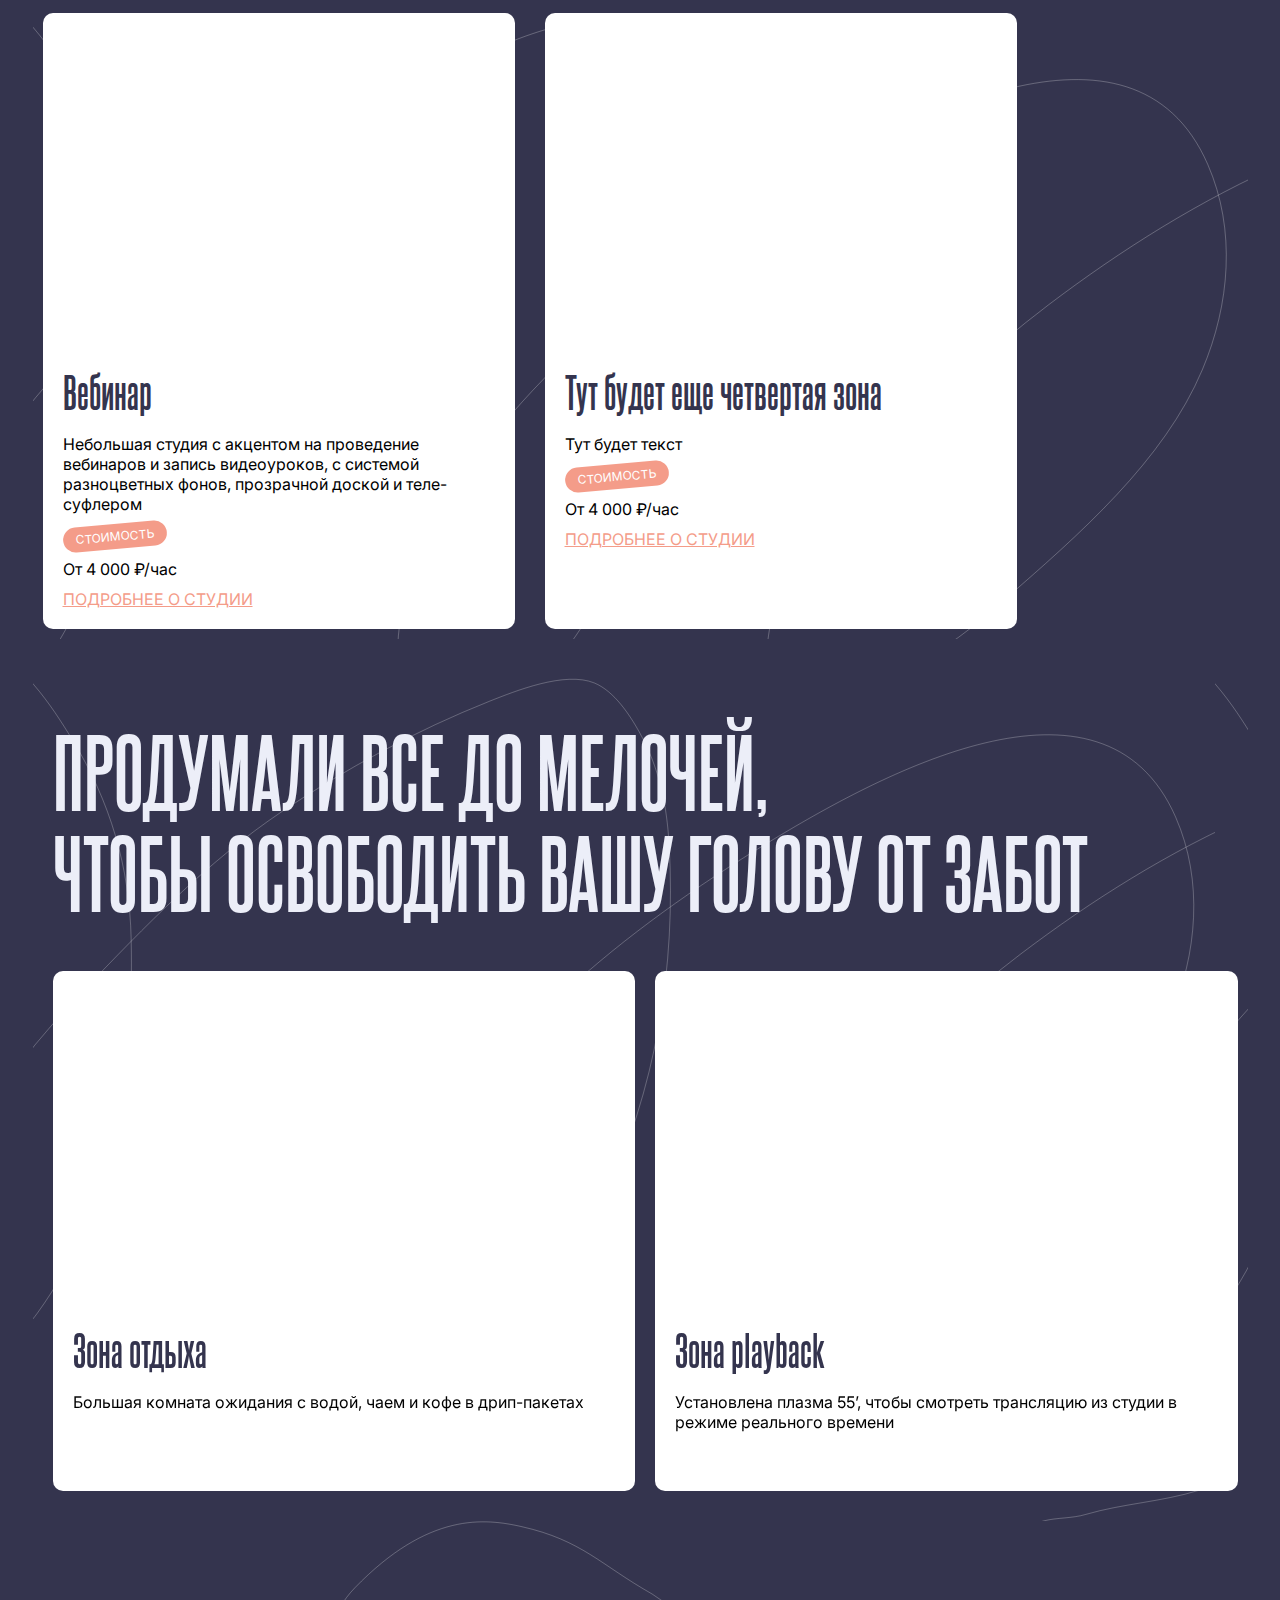
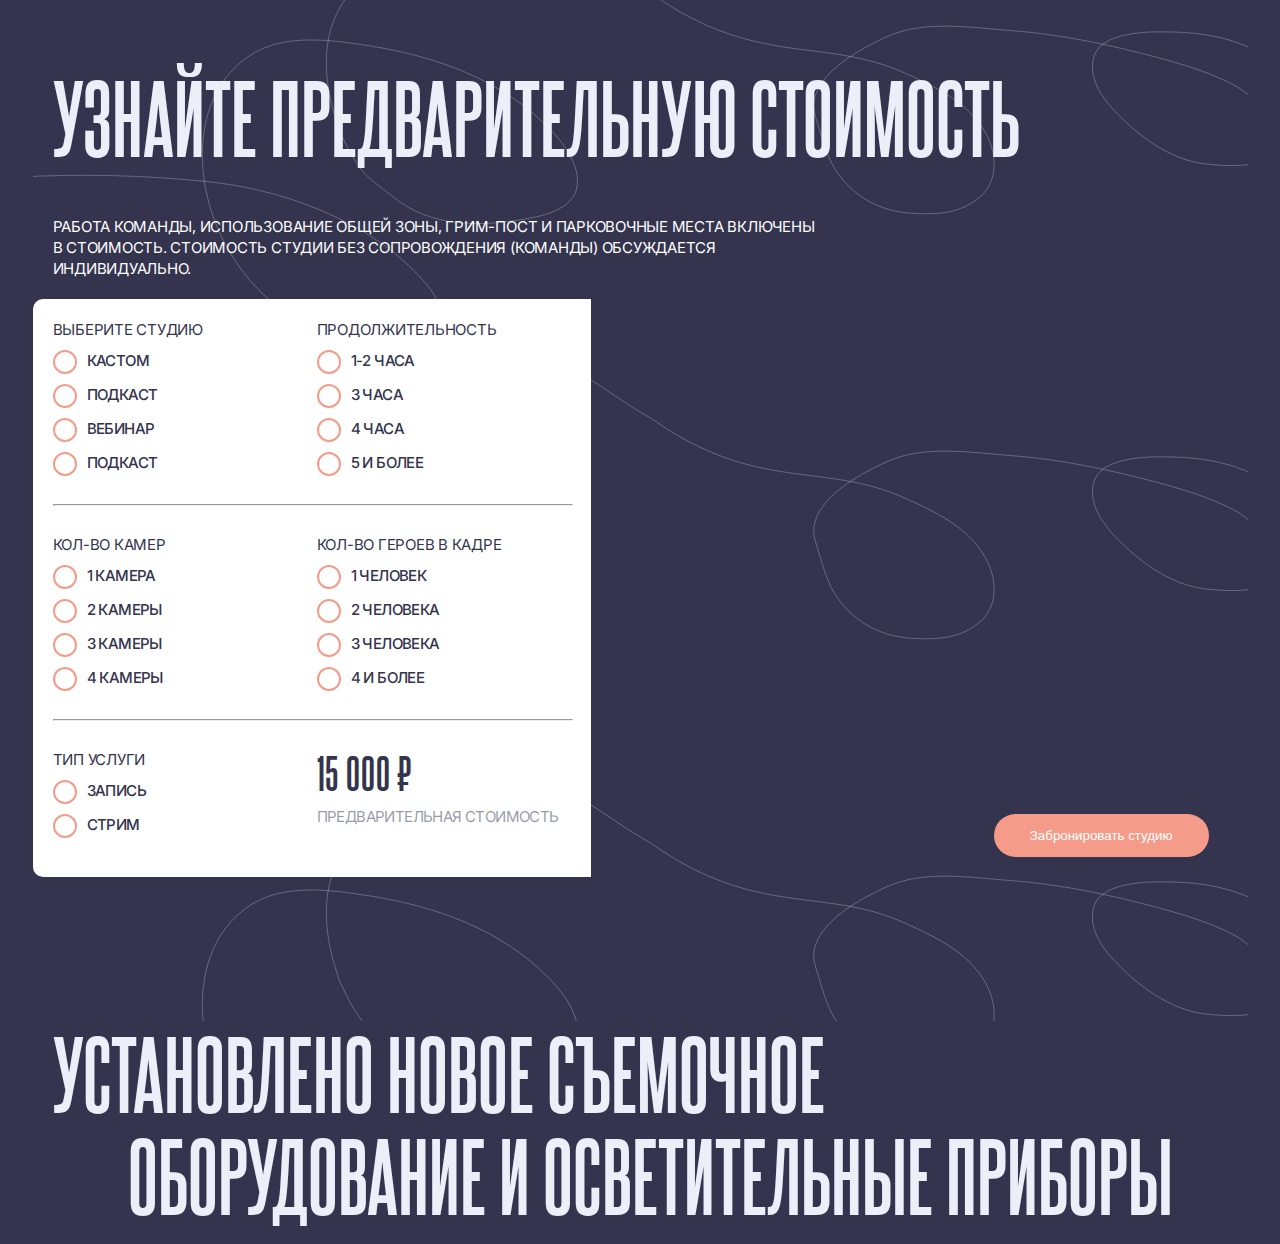
==== commit 3262fd08: "Made some changes" ====
--- a/1 лаба/index.html
+++ b/1 лаба/index.html
@@ -15,7 +15,10 @@
 />
 
 <script src="https://cdn.jsdelivr.net/npm/swiper@11/swiper-bundle.min.js"></script>
-    <style>
+
+
+
+<style>
         html,
         body, 
         h1, 
@@ -28,7 +31,10 @@
             width: 100%;
             background-image: url(images/back.svg);
             background-size: contain;
-            
+        }
+
+        #intro h1{
+            font-size: 130px;
         }
 
         @font-face {
@@ -50,11 +56,11 @@
             align-items: center;
             padding: 0 20px;
             font-weight: 400;
-            height: 10vh;
             background-color: #34344E;
             font-family: 'Inter';
             gap: 10px;
         }
+
         .header-phone-wrapper{
             display: flex;
             align-items: center;
@@ -65,7 +71,7 @@
             color: var(--light-blue, #ECEEF8);
             font-variant-numeric: lining-nums proportional-nums;
             /* H1 */         
-            font-size: 130px;                                                           font-family: 'Steelfish', sans-serif;
+            font-size: 92px;                                                           font-family: 'Steelfish', sans-serif;
             font-family: 'Steelfish';
             font-style: normal;
             font-weight: 700;
@@ -113,11 +119,18 @@
             font-weight: 400;
         }
 
+        
+        .flex-start,
         .flex-center{
             display: flex;
             align-items: center;
             justify-content: center;
             gap: 10px;
+        }
+
+        .flex-start{
+            justify-content: flex-start;
+            align-items: flex-start;
         }
 
         .menu-content{
@@ -139,71 +152,14 @@
             background-size: contain;
         }
 
-        .zones-intro{
+        .intro{
             margin-left: 20px;
             margin-bottom: 20px;
         }
 
-        @media screen and (max-width: 1024px){
-            .stud{
-                font-size: 90px;
-            }
-
-            .burger{
-                display: flex;
-                flex-direction: column;
-                justify-content: space-between;
-                width: 30px;
-                height: 20px;
-                cursor: pointer;
-            }
-            .burger-line{
-                width: 100%;
-                height: 1.5px;
-                background-color: var(--light-blue, #ECEEF8);
-            }
-
-            .burger-line:last-child{
-                width: 80%;
-                align-self: flex-end;
-            }
-
-            .menu-content{
-                display: none;
-            }
-        }
-
-        
-        @media screen and (max-width: 440px){
-            .address{
-                display: none;
-            }
-
-            .stud{
-                font-size: 50px;
-            }
-
-            .test-it-wrapper{
-                flex-direction: column;
-                align-items: center;
-            }
-
-            #intro .first-photo{
-                width: 85px;
-                height: 41px;
-            }
-
-            #intro .second-photo{
-                width: 62px;
-                height: 41px;
-            }
-
-            
-            .test-it-wrapper button{
-                order: 1;
-            }
-        }
-
+        #check-price .intro h1{
+            font-size: 92px;
+        }
         
         .zone-card{
             display: flex;
@@ -222,8 +178,6 @@
             height: 336px;
             background-size: cover;
             background-position: center;
-            border-top-right-radius: 10px;
-            border-top-left-radius: 10px;
         }
     
         .zone-card span,
@@ -267,10 +221,13 @@
             text-transform: uppercase;
         }
 
+        .flex-wrap{
+            flex-wrap: wrap;
+        }
+
         #zones .zone-cards-wrapper{
             display: flex;
             flex-wrap: wrap;
-            justify-content: center;
             gap: 10px;
         }
         
@@ -324,224 +281,752 @@
             background-image: url(images/other-zone-4.jpeg);
         }
 
+        #check-price{
+            padding: 144px 0;
+            width: 100%;
+            background-image: url(images/back-3.svg);
+            background-size: contain;
+        }
+
+
+        #check-price p{
+            color: var(--white, #FFF);
+            font-variant-numeric: lining-nums proportional-nums;
+            font-family: Inter;
+            font-size: 15px;
+            font-style: normal;
+            font-weight: 400;
+            line-height: 140%; /* 16.8px */
+            letter-spacing: -0.24px;
+            width: 90ch;
+            text-transform: uppercase;
+            width: 804px;;
+        }
+
+        
+        
+        #check-price .studio-column{
+            display: flex;
+            flex-direction: column;
+            gap: 10px;
+            width: 558px;
+        }
+
+        #check-price .studio-column p{
+            color: #34344E;
+            width: 100%;
+        }
+
+        #check-price .intro{
+            display: flex;
+            flex-direction: column;
+            gap: 50px;
+        }
+        
+        .container{
+            max-width: 1215px;
+            margin: auto;
+        }
+
+        .studio-line{
+            width: 100%;
+        }
+
+        
+    .check-price-box{
+        display: flex;
+        height: 578px;
+    }
+    
+    .check-price-calc{
+        border-top-left-radius: 10px;
+        border-bottom-left-radius: 10px;
+        width: 518px;
+        display: flex;
+        gap: 20px;
+        padding: 20px;
+        background-color: #FFFFFF;
+        display: flex;
+        flex-direction: column; 
+    }
+
+    .check-price-img{
+        width: 598px;
+        height: 538px;
+        background-image: url(images/check-price.jpeg);
+        background-size: cover;
+        background-position: center;
+        border-top-right-radius: 10px;
+        border-bottom-right-radius: 10px;
+        display: flex;
+        justify-content: flex-end;
+        align-items: flex-end;
+        padding: 20px;
+    }
+
+    .studio-column label{
+        color: var(--dark, #34344E);
+        font-variant-numeric: lining-nums proportional-nums;
+        /* main medium */
+        font-family: Inter;
+        font-size: 15px;
+        font-style: normal;
+        font-weight: 500;
+        align-self: stretch;
+        line-height: 140%; /* 21px */
+        letter-spacing: -0.6px;
+        text-transform: uppercase;
+    }
+
+        /* Style the radio button container */
+.radio-container {
+width: 24px;
+height: 24px;
+position: relative;
+box-sizing: border-box;
+appearance: none;
+outline: none; /* Remove default focus styles */
+}
+
+
+input[type='radio']::before,
+.radio-container::before {
+content: '';
+width: 24px;
+height: 24px;
+border-radius: 50%;
+position: absolute;
+background-color: #fff;
+display: inline-block;
+visibility: visible;
+border: 2px solid #F49C89;
+box-sizing: border-box;
+z-index: 1; /* Ensure the border is behind the inner circle */
+}
+
+input[type='radio']::before{
+border: none;
+opacity: 0;
+}
+
+input[type='radio']:checked::before,
+.radio-container input:checked::before {
+content: ''; /* Add a new pseudo-element for the inner circle */
+width: 16px; /* Adjust the size of the inner circle as needed */
+height: 16px;
+border-radius: 50%;
+opacity: 1;
+position: absolute;
+top: 50%;
+left: 50%;  
+transform: translate(-50%, -50%);
+background-color: #F49C89;
+box-sizing: border-box;
+z-index: 2; /* Ensure the inner circle is on top of the borders */
+}
+
+.price-price{
+color: var(--dark, #34344E);
+font-variant-numeric: lining-nums proportional-nums;
+
+/* H3 */
+flex: start;
+font-family: Steelfish;
+font-size: 42px;
+font-style: normal;
+font-weight: 400;
+line-height: 110%; /* 46.2px */
+letter-spacing: 0.84px;
+text-transform: uppercase;
+
+}
+.price-pred{
+    color: var(--dark_light, rgba(52, 52, 78, 0.50));
+    font-variant-numeric: lining-nums proportional-nums;
+
+    /* main */
+    font-family: Inter;
+    font-size: 15px;
+    font-style: normal;
+    font-weight: 400;
+    line-height: 140%; /* 21px */
+    letter-spacing: -0.6px;
+    text-transform: uppercase;
+}              
+.button-test{
+    color: var(--white, #FFF);
+    border-radius: 100px;
+    background: var(--peach, #F49C89);
+    display: flex;
+    display: inline-flex;
+    padding: 14px 36px;
+    outline: none;
+    border: none;
+    justify-content: center;
+    align-items: center;
+    gap: 10px;
+}
+
+        @media screen and (max-width: 1024px){
+            
+            #intro h1,
+            .stud{
+                font-size: 80px;
+            }
+
+            .burger{
+                display: flex;
+                flex-direction: column;
+                justify-content: space-between;
+                width: 30px;
+                height: 20px;
+                cursor: pointer;
+            }
+            .burger-line{
+                width: 100%;
+                height: 1.5px;
+                background-color: var(--light-blue, #ECEEF8);
+            }
+
+            .burger-line:last-child{
+                width: 80%;
+                align-self: flex-end;
+            }
+
+            .menu-content{
+                display: none;
+            }
+        }
+
+        @media screen and (max-width: 768px){
+            
+            #check-price h1, 
+            .stud{
+                font-size: 80px;
+            }
+
+            
+            #zones .zone-cards-wrapper{
+                justify-content: center;
+            }
+        }
+
+        
+        @media screen and (max-width: 440px){
+            .address{
+                display: none;
+            }
+
+            .check-price-box{
+                flex-direction: column;
+                height: auto;
+                display: flex;
+                justify-content: center;
+                align-items: center;
+            }
+
+            .check-price-calc{
+                order: 2;
+                width: 85%;
+                border-top-left-radius: 0px;
+                border-bottom-right-radius: 10px;
+            }
+            
+            .check-price-img{
+                border-radius: 10px;
+                margin-top: 10px;
+                width: 320px;
+                height: 280px;
+                background-position: unset;
+            }
+
+            #intro h1,
+            #check-price h1,
+            .stud{
+                font-size: 40px;
+            }
+            
+            #check-price .studio-column{
+                width: 100%;
+                flex-flow: row wrap;    
+            }
+
+            .studio-line{
+                flex-direction: column;
+            }
+
+            .studio-column label{
+                font-size: 12px;
+            }
+
+            .studio-column .flex-start{
+                min-width: 130px;
+            }
+
+            #check-price p{
+                font-size: 12px;
+                width: 320px;
+            }
+
+            .test-it-wrapper{
+                flex-direction: column;
+                align-items: center;
+            }
+
+            #intro .first-photo{
+                width: 85px;
+                height: 41px;
+            }
+
+            #intro .second-photo{
+                width: 62px;
+                height: 41px;
+            }
+
+            
+            #zones .zone-cards-wrapper{
+                justify-content: center;
+            }
+
+            .test-it-wrapper button{
+                order: 1;
+            }
+            
+            #check-price .studio-line.flex-start:last-child .studio-column {
+                flex-direction: column;
+                width: max-content;
+            }
+            .studio-line:last-child{
+                flex-direction: row;
+            }
+            
+            #check-price .price-pred{
+                font-size: 12px;
+            }
+            
+        }
+
+
     </style>
+
+
 </head>
 <body style="background-color: #34344E;">
-    <header>
-        <div class="logo">
-            
-            <div class="circle"></div>
-            <h6 class='heed'> TOCHKA </h6>
-        </div>
-
-        <div class="address">
-            <svg xmlns="http://www.w3.org/2000/svg" width="24" height="24" viewBox="0 0 24 24" fill="none">
-                <mask id="mask0_1_425" style="mask-type:luminance" maskUnits="userSpaceOnUse" x="0" y="0" width="24" height="24">
-                  <path d="M23.4999 23.5V0.500078H0.5V23.5H23.4999Z" fill="white" stroke="white"/>
-                </mask>
-                <g mask="url(#mask0_1_425)">
-                  <path d="M5.15624 14.1563L1.25625 7.75739C0.758906 7.01302 0.46875 6.11865 0.46875 5.15631C0.46875 2.56741 2.56734 0.468821 5.15624 0.468821C7.74513 0.468821 9.84372 2.56741 9.84372 5.15631C9.84372 6.11865 9.55357 7.01302 9.05622 7.75739L5.15624 14.1563Z" stroke="#F49C89" stroke-miterlimit="10" stroke-linecap="round" stroke-linejoin="round"/>
-                  <path d="M7.03124 5.15632C7.03124 6.19178 6.19171 7.03131 5.15624 7.03131C4.12078 7.03131 3.28125 6.19178 3.28125 5.15632C3.28125 4.12085 4.12078 3.28132 5.15624 3.28132C6.19171 3.28132 7.03124 4.12085 7.03124 5.15632Z" stroke="#F49C89" stroke-miterlimit="10" stroke-linecap="round" stroke-linejoin="round"/>
-                  <path d="M18.8437 21.6563C19.3617 21.6563 19.7812 22.0763 19.7812 22.5938C19.7812 23.1117 19.3617 23.5313 18.8437 23.5313C18.3258 23.5313 17.9062 23.1117 17.9062 22.5938C17.9062 22.0763 18.3258 21.6563 18.8437 21.6563ZM18.8437 21.6563L14.9437 15.5386C14.4464 14.7943 14.1562 13.8999 14.1562 12.9375C14.1562 10.3486 16.2548 8.25005 18.8437 8.25005C21.4326 8.25005 23.5312 10.3486 23.5312 12.9375C23.5312 13.8999 23.2411 14.7943 22.7437 15.5386L18.8437 21.6563Z" stroke="#F49C89" stroke-miterlimit="10" stroke-linecap="round" stroke-linejoin="round"/>
-                  <path d="M20.7187 12.9375C20.7187 13.973 19.8792 14.8125 18.8437 14.8125C17.8083 14.8125 16.9688 13.973 16.9688 12.9375C16.9688 11.9021 17.8083 11.0625 18.8437 11.0625C19.8792 11.0625 20.7187 11.9021 20.7187 12.9375Z" stroke="#F49C89" stroke-miterlimit="10" stroke-linecap="round" stroke-linejoin="round"/>
-                  <path d="M6.09374 15.0938C6.09374 15.6118 5.67421 16.0313 5.15625 16.0313C4.63828 16.0313 4.21875 15.6118 4.21875 15.0938C4.21875 14.5763 4.63828 14.1563 5.15625 14.1563C5.67421 14.1563 6.09374 14.5763 6.09374 15.0938Z" stroke="#F49C89" stroke-miterlimit="10" stroke-linecap="round" stroke-linejoin="round"/>
-                  <path d="M11.2969 22.5625C11.2796 22.5625 11.2656 22.5765 11.2656 22.5938C11.2656 22.611 11.2796 22.625 11.2969 22.625C11.3141 22.625 11.3281 22.611 11.3281 22.5938C11.3281 22.5765 11.3141 22.5625 11.2969 22.5625Z" fill="#F49C89" stroke="#F49C89"/>
-                  <path d="M6.09374 15.0938H10.125C11.1604 15.0938 12 15.9333 12 16.9688C12 18.0042 11.1604 18.8438 10.125 18.8438H4.49999C3.46453 18.8438 2.625 19.6833 2.625 20.7188C2.625 21.7542 3.46453 22.5938 4.49999 22.5938H9.18748" stroke="#F49C89" stroke-miterlimit="10" stroke-linecap="round" stroke-linejoin="round"/>
-                  <path d="M13.4062 22.5938H17.9062" stroke="#F49C89" stroke-miterlimit="10" stroke-linecap="round" stroke-linejoin="round"/>
-                </g>
-            </svg>
-            <h5 class="heed">8 минут от М. Маяковская</h5>
-        </div>
-
-        <ul class="menu-content">
-            <li>
-                <h5 class='heed'>студии</h5>
-            </li>
-            <li>
-                <h5 class='heed'>тест-драйв</h5>
-            </li>
-            <li>
-                <h5 class='heed'>кейсы</h5>
-            </li>
-            <li>
-                <h5 class='heed'>контакты</h5>
-            </li>
-        </ul>
-
-        <div class="header-phone-wrapper">
-            <svg xmlns="http://www.w3.org/2000/svg" width="24" height="24" viewBox="0 0 24 24" fill="none">
-                <mask id="mask0_24_424" style="mask-type:luminance" maskUnits="userSpaceOnUse" x="0" y="0" width="24" height="24">
-                  <path d="M23.5 23.5V0.499977H0.5V23.5H23.5Z" fill="white" stroke="white"/>
-                </mask>
-                <g mask="url(#mask0_24_424)">
-                  <path d="M13.6606 0.473741C19.1033 0.473741 23.5311 4.90155 23.5311 10.3442" stroke="#F49C89" stroke-width="1.2" stroke-miterlimit="10" stroke-linecap="round" stroke-linejoin="round"/>
-                  <path d="M13.6606 3.29378C17.548 3.29378 20.7111 6.45691 20.7111 10.3443" stroke="#F49C89" stroke-width="1.2" stroke-miterlimit="10" stroke-linecap="round" stroke-linejoin="round"/>
-                  <path d="M13.6606 6.11421C15.9932 6.11421 17.8906 8.01166 17.8906 10.3442" stroke="#F49C89" stroke-width="1.2" stroke-miterlimit="10" stroke-linecap="round" stroke-linejoin="round"/>
-                  <path d="M13.6606 8.93425C14.4392 8.93425 15.0706 9.56571 15.0706 10.3443" stroke="#F49C89" stroke-width="1.2" stroke-miterlimit="10" stroke-linecap="round" stroke-linejoin="round"/>
-                  <path d="M8.31641 15.0938C8.24393 15.0938 8.18516 15.1526 8.18516 15.225C8.18516 15.2975 8.24389 15.3563 8.31641 15.3563C8.38893 15.3563 8.44766 15.2976 8.44766 15.225C8.44766 15.1525 8.38889 15.0938 8.31641 15.0938Z" fill="#F49C89" stroke="#F49C89" stroke-width="1.2"/>
-                  <path d="M6.94664 13.6222C6.64868 13.2308 6.36691 12.8274 6.10204 12.4129C5.75334 11.8668 5.85881 11.1436 6.31673 10.6856L7.90818 9.09414C8.25079 8.752 8.25079 8.19653 7.90818 7.85429L4.16282 4.10903C3.82064 3.76632 3.26521 3.76632 2.92303 4.10903L1.97517 5.05679C0.436777 6.59481 0.0209957 8.94226 0.986621 10.8913C2.70459 14.3596 6.2399 19.6762 13.0508 23.016C15.006 23.9742 17.3643 23.5678 18.9036 22.0284L19.873 21.059C20.2156 20.7168 20.2156 20.1614 19.873 19.8187L16.1277 16.0739C15.7855 15.7312 15.2301 15.7312 14.8879 16.0739L13.2965 17.6653C12.8384 18.1232 12.1152 18.2287 11.5691 17.88C10.9795 17.5032 10.4125 17.0924 9.87088 16.6495" stroke="#F49C89" stroke-width="1.2" stroke-miterlimit="10" stroke-linecap="round" stroke-linejoin="round"/>
-                </g>
-            </svg>
-            <h5 class='heed'>+7 (495) 123-45-67</h5>
-        </div>
-
-        <div class="burger">
-            <span class="burger-line"></span>
-            <span class="burger-line"></span>
-            <span class="burger-line"></span>
-        </div>
-        
-    </header>
-
-    <section id="intro">
-        <h1 class="stud">Студия для онлайн-трансляций,</h1>
-        
-        <div class="flex-center">
-            <h1 class="stud">Видеосъемки</h1>
-            <img class='first-photo' src="images/studio-1.png">
-        </div>
-        <div class="flex-center">
-            <img class="second-photo" src="images/studio-2.png">
-            <h1 class="stud">и записи подкастов</h1>
-        </div>
-
-        <div class="test-it-wrapper flex-center">
-            <button type="button">
-                Получить бесплатный тест-драйв
-            </button>
-            <p>Съемочное пространство, оборудование и обслуживание от 3 900 ₽/час</p>
-        </div>
-
-    </section> 
-
-    <section id="zones">
-        <div class="zones-intro">
-        
-            <h1 class="stud">
-                В нашей студии есть несколько зон
-            </h1>
-            <h1 class="stud flex-center">
-                с разным интерьером
-            </h1>
-
-        </div>
-
-        <div class="zone-cards-wrapper">
-            <div class="zone-card">
-                <div class="zone-image"></div>
-                <h1>Кастом</h1>
-                <p>Большая студия с несколькими вариантами по сет-дизайну. Идеально подойдет для записи интервью, прямой трансляции и подкаста.</p>
-                <span>Стоимость</span>
-                <p>От 4 000 ₽/час</p>
-                <a href="">Подробнее о студии</a>
-            </div>
-            
-            <div class="zone-card">
-                <div class="zone-image"></div>
-                <h1>Подкаст</h1>
-                <p>Студия с уютным лофт-дизайном, в которой есть все необходимое для записи подкаста и его видеоверсии</p>
-                <span>Стоимость</span>
-                <p>От 4 000 ₽/час</p>
-                <a href="">Подробнее о студии</a>
-            </div>
-            <div class="zone-card">
-                <div class="zone-image"></div>
-                <h1>Вебинар</h1>
-                <p>Небольшая студия с акцентом на проведение вебинаров и запись видеоуроков, с системой разноцветных фонов, прозрачной доской и теле-суфлером</p>
-                <span>Стоимость</span>
-                <p>От 4 000 ₽/час</p>
-                <a href="">Подробнее о студии</a>
-            </div>
-            
-            <div class="zone-card">
-                <div class="zone-image"></div>
-                <h1>Тут будет еще четвертая зона</h1>
-                <p>Тут будет текст</p>
-                <span>Стоимость</span>
-                <p>От 4 000 ₽/час</p>
-                <a href="">Подробнее о студии</a>
-            </div>
-        </div>
-
-    </section>
-
-    <div id="other-zones">
-        <div class="zones-intro">
-            <h1 class="stud">
-                Продумали все до мелочей,
-            </h1>
-            <h1 class="stud">
-                чтобы освободить вашу голову от забот
-            </h1>
-        </div>
-
-        <div class="swiper-container">
-
-            <div class="zone-cards-wrapper swiper-wrapper">
-                <div class="zone-card swiper-slide">
+    <div class="container">
+        <header>
+            <div class="logo">
+        
+                <div class="circle"></div>
+                <h6 class='heed'> TOCHKA </h6>
+            </div>
+            <div class="address">
+                <svg xmlns="http://www.w3.org/2000/svg" width="24" height="24" viewBox="0 0 24 24" fill="none">
+                    <mask id="mask0_1_425" style="mask-type:luminance" maskUnits="userSpaceOnUse" x="0" y="0" width="24" height="24">
+                      <path d="M23.4999 23.5V0.500078H0.5V23.5H23.4999Z" fill="white" stroke="white"/>
+                    </mask>
+                    <g mask="url(#mask0_1_425)">
+                      <path d="M5.15624 14.1563L1.25625 7.75739C0.758906 7.01302 0.46875 6.11865 0.46875 5.15631C0.46875 2.56741 2.56734 0.468821 5.15624 0.468821C7.74513 0.468821 9.84372 2.56741 9.84372 5.15631C9.84372 6.11865 9.55357 7.01302 9.05622 7.75739L5.15624 14.1563Z" stroke="#F49C89" stroke-miterlimit="10" stroke-linecap="round" stroke-linejoin="round"/>
+                      <path d="M7.03124 5.15632C7.03124 6.19178 6.19171 7.03131 5.15624 7.03131C4.12078 7.03131 3.28125 6.19178 3.28125 5.15632C3.28125 4.12085 4.12078 3.28132 5.15624 3.28132C6.19171 3.28132 7.03124 4.12085 7.03124 5.15632Z" stroke="#F49C89" stroke-miterlimit="10" stroke-linecap="round" stroke-linejoin="round"/>
+                      <path d="M18.8437 21.6563C19.3617 21.6563 19.7812 22.0763 19.7812 22.5938C19.7812 23.1117 19.3617 23.5313 18.8437 23.5313C18.3258 23.5313 17.9062 23.1117 17.9062 22.5938C17.9062 22.0763 18.3258 21.6563 18.8437 21.6563ZM18.8437 21.6563L14.9437 15.5386C14.4464 14.7943 14.1562 13.8999 14.1562 12.9375C14.1562 10.3486 16.2548 8.25005 18.8437 8.25005C21.4326 8.25005 23.5312 10.3486 23.5312 12.9375C23.5312 13.8999 23.2411 14.7943 22.7437 15.5386L18.8437 21.6563Z" stroke="#F49C89" stroke-miterlimit="10" stroke-linecap="round" stroke-linejoin="round"/>
+                      <path d="M20.7187 12.9375C20.7187 13.973 19.8792 14.8125 18.8437 14.8125C17.8083 14.8125 16.9688 13.973 16.9688 12.9375C16.9688 11.9021 17.8083 11.0625 18.8437 11.0625C19.8792 11.0625 20.7187 11.9021 20.7187 12.9375Z" stroke="#F49C89" stroke-miterlimit="10" stroke-linecap="round" stroke-linejoin="round"/>
+                      <path d="M6.09374 15.0938C6.09374 15.6118 5.67421 16.0313 5.15625 16.0313C4.63828 16.0313 4.21875 15.6118 4.21875 15.0938C4.21875 14.5763 4.63828 14.1563 5.15625 14.1563C5.67421 14.1563 6.09374 14.5763 6.09374 15.0938Z" stroke="#F49C89" stroke-miterlimit="10" stroke-linecap="round" stroke-linejoin="round"/>
+                      <path d="M11.2969 22.5625C11.2796 22.5625 11.2656 22.5765 11.2656 22.5938C11.2656 22.611 11.2796 22.625 11.2969 22.625C11.3141 22.625 11.3281 22.611 11.3281 22.5938C11.3281 22.5765 11.3141 22.5625 11.2969 22.5625Z" fill="#F49C89" stroke="#F49C89"/>
+                      <path d="M6.09374 15.0938H10.125C11.1604 15.0938 12 15.9333 12 16.9688C12 18.0042 11.1604 18.8438 10.125 18.8438H4.49999C3.46453 18.8438 2.625 19.6833 2.625 20.7188C2.625 21.7542 3.46453 22.5938 4.49999 22.5938H9.18748" stroke="#F49C89" stroke-miterlimit="10" stroke-linecap="round" stroke-linejoin="round"/>
+                      <path d="M13.4062 22.5938H17.9062" stroke="#F49C89" stroke-miterlimit="10" stroke-linecap="round" stroke-linejoin="round"/>
+                    </g>
+                </svg>
+                <h5 class="heed">8 минут от М. Маяковская</h5>
+            </div>
+            <ul class="menu-content">
+                <li>
+                    <h5 class='heed'>студии</h5>
+                </li>
+                <li>
+                    <h5 class='heed'>тест-драйв</h5>
+                </li>
+                <li>
+                    <h5 class='heed'>кейсы</h5>
+                </li>
+                <li>
+                    <h5 class='heed'>контакты</h5>
+                </li>
+            </ul>
+            <div class="header-phone-wrapper">
+                <svg xmlns="http://www.w3.org/2000/svg" width="24" height="24" viewBox="0 0 24 24" fill="none">
+                    <mask id="mask0_24_424" style="mask-type:luminance" maskUnits="userSpaceOnUse" x="0" y="0" width="24" height="24">
+                      <path d="M23.5 23.5V0.499977H0.5V23.5H23.5Z" fill="white" stroke="white"/>
+                    </mask>
+                    <g mask="url(#mask0_24_424)">
+                      <path d="M13.6606 0.473741C19.1033 0.473741 23.5311 4.90155 23.5311 10.3442" stroke="#F49C89" stroke-width="1.2" stroke-miterlimit="10" stroke-linecap="round" stroke-linejoin="round"/>
+                      <path d="M13.6606 3.29378C17.548 3.29378 20.7111 6.45691 20.7111 10.3443" stroke="#F49C89" stroke-width="1.2" stroke-miterlimit="10" stroke-linecap="round" stroke-linejoin="round"/>
+                      <path d="M13.6606 6.11421C15.9932 6.11421 17.8906 8.01166 17.8906 10.3442" stroke="#F49C89" stroke-width="1.2" stroke-miterlimit="10" stroke-linecap="round" stroke-linejoin="round"/>
+                      <path d="M13.6606 8.93425C14.4392 8.93425 15.0706 9.56571 15.0706 10.3443" stroke="#F49C89" stroke-width="1.2" stroke-miterlimit="10" stroke-linecap="round" stroke-linejoin="round"/>
+                      <path d="M8.31641 15.0938C8.24393 15.0938 8.18516 15.1526 8.18516 15.225C8.18516 15.2975 8.24389 15.3563 8.31641 15.3563C8.38893 15.3563 8.44766 15.2976 8.44766 15.225C8.44766 15.1525 8.38889 15.0938 8.31641 15.0938Z" fill="#F49C89" stroke="#F49C89" stroke-width="1.2"/>
+                      <path d="M6.94664 13.6222C6.64868 13.2308 6.36691 12.8274 6.10204 12.4129C5.75334 11.8668 5.85881 11.1436 6.31673 10.6856L7.90818 9.09414C8.25079 8.752 8.25079 8.19653 7.90818 7.85429L4.16282 4.10903C3.82064 3.76632 3.26521 3.76632 2.92303 4.10903L1.97517 5.05679C0.436777 6.59481 0.0209957 8.94226 0.986621 10.8913C2.70459 14.3596 6.2399 19.6762 13.0508 23.016C15.006 23.9742 17.3643 23.5678 18.9036 22.0284L19.873 21.059C20.2156 20.7168 20.2156 20.1614 19.873 19.8187L16.1277 16.0739C15.7855 15.7312 15.2301 15.7312 14.8879 16.0739L13.2965 17.6653C12.8384 18.1232 12.1152 18.2287 11.5691 17.88C10.9795 17.5032 10.4125 17.0924 9.87088 16.6495" stroke="#F49C89" stroke-width="1.2" stroke-miterlimit="10" stroke-linecap="round" stroke-linejoin="round"/>
+                    </g>
+                </svg>
+                <h5 class='heed'>+7 (495) 123-45-67</h5>
+            </div>
+            <div class="burger">
+                <span class="burger-line"></span>
+                <span class="burger-line"></span>
+                <span class="burger-line"></span>
+            </div>
+        
+        </header>
+        <section id="intro">
+            <h1 class="stud">Студия для онлайн-трансляций,</h1>
+        
+            <div class="flex-center">
+                <h1 class="stud">Видеосъемки</h1>
+                <img class='first-photo' src="images/studio-1.png">
+            </div>
+            <div class="flex-center">
+                <img class="second-photo" src="images/studio-2.png">
+                <h1 class="stud">и записи подкастов</h1>
+            </div>
+            <div class="test-it-wrapper flex-center">
+                <button type="button">
+                    Получить бесплатный тест-драйв
+                </button>
+                <p>Съемочное пространство, оборудование и обслуживание от 3 900 ₽/час</p>
+            </div>
+        </section>
+        <section id="zones">
+            <div class="intro">
+        
+                <h1 class="stud">
+                    В нашей студии есть несколько зон
+                </h1>
+                <h1 class="stud flex-center">
+                    с разным интерьером
+                </h1>
+            </div>
+            <div class="zone-cards-wrapper">
+                <div class="zone-card">
                     <div class="zone-image"></div>
-                    <h1>Зона отдыха</h1>
-                    <p>Большая комната ожидания с водой, чаем и кофе в дрип-пакетах</p>
+                    <h1>Кастом</h1>
+                    <p>Большая студия с несколькими вариантами по сет-дизайну. Идеально подойдет для записи интервью, прямой трансляции и подкаста.</p>
+                    <span>Стоимость</span>
+                    <p>От 4 000 ₽/час</p>
+                    <a href="">Подробнее о студии</a>
                 </div>
-            
-                <div class="zone-card swiper-slide">
+        
+                <div class="zone-card">
                     <div class="zone-image"></div>
-                    <h1>Зона playback</h1>
-                    <p>Установлена плазма 55’, чтобы смотреть трансляцию из студии в режиме реального времени </p>
+                    <h1>Подкаст</h1>
+                    <p>Студия с уютным лофт-дизайном, в которой есть все необходимое для записи подкаста и его видеоверсии</p>
+                    <span>Стоимость</span>
+                    <p>От 4 000 ₽/час</p>
+                    <a href="">Подробнее о студии</a>
                 </div>
-            
-                <div class="zone-card swiper-slide">
+                <div class="zone-card">
                     <div class="zone-image"></div>
-                    <h1>Зона грима</h1>
-                    <p>Отдельное помещение с грим-постом, вешалкой и отпаривателем</p>
+                    <h1>Вебинар</h1>
+                    <p>Небольшая студия с акцентом на проведение вебинаров и запись видеоуроков, с системой разноцветных фонов, прозрачной доской и теле-суфлером</p>
+                    <span>Стоимость</span>
+                    <p>От 4 000 ₽/час</p>
+                    <a href="">Подробнее о студии</a>
                 </div>
-                <div class="zone-card swiper-slide">
+        
+                <div class="zone-card">
                     <div class="zone-image"></div>
-                    <h1>Парковочные места </h1>
-                    <p>2 парковочных места для наших гостей прямо под окнами в тихом, закрытом дворе</p>
+                    <h1>Тут будет еще четвертая зона</h1>
+                    <p>Тут будет текст</p>
+                    <span>Стоимость</span>
+                    <p>От 4 000 ₽/час</p>
+                    <a href="">Подробнее о студии</a>
                 </div>
             </div>
-        </div>
-
-        <script>
-            new Swiper(".swiper-container", {
-                slidesPerView: 2,
-                spaceBetween: 10,
-                autoplay: {
-                    delay: 2500,
-                    disableOnInteraction: true,
-                },
-                cssMode: true,
-                breakpoints: {
-                    1024: {
-                        slidesPerView: 2,
-                        spaceBetween: 10,
+        </section>
+        <section id="other-zones">
+            <div class="intro">
+                <h1 class="stud">
+                    Продумали все до мелочей,
+                </h1>
+                <h1 class="stud">
+                    чтобы освободить вашу голову от забот
+                </h1>
+            </div>
+            <div class="swiper-container">
+                <div class="zone-cards-wrapper swiper-wrapper">
+                    <div class="zone-card swiper-slide">
+                        <div class="zone-image"></div>
+                        <h1>Зона отдыха</h1>
+                        <p>Большая комната ожидания с водой, чаем и кофе в дрип-пакетах</p>
+                    </div>
+        
+                    <div class="zone-card swiper-slide">
+                        <div class="zone-image"></div>
+                        <h1>Зона playback</h1>
+                        <p>Установлена плазма 55’, чтобы смотреть трансляцию из студии в режиме реального времени </p>
+                    </div>
+        
+                    <div class="zone-card swiper-slide">
+                        <div class="zone-image"></div>
+                        <h1>Зона грима</h1>
+                        <p>Отдельное помещение с грим-постом, вешалкой и отпаривателем</p>
+                    </div>
+                    <div class="zone-card swiper-slide">
+                        <div class="zone-image"></div>
+                        <h1>Парковочные места </h1>
+                        <p>2 парковочных места для наших гостей прямо под окнами в тихом, закрытом дворе</p>
+                    </div>
+                </div>
+            </div>
+            <script>
+                new Swiper(".swiper-container", {
+                    slidesPerView: 2,
+                    spaceBetween: 10,
+                    autoplay: {
+                        delay: 2500,
+                        disableOnInteraction: true,
                     },
-                    768: {
-                        slidesPerView: 2,
-                        spaceBetween: 5,
-                    },
-                    640: {
-                        slidesPerView: 1,
-                        spaceBetween: 10,
-                    },
-                    320: {
-                        slidesPerView: 1,
-                        spaceBetween: 10,
+                    cssMode: true,
+                    breakpoints: {
+                        1024: {
+                            slidesPerView: 2,
+                            spaceBetween: 10,
+                        },
+                        768: {
+                            slidesPerView: 2,
+                            spaceBetween: 5,
+                        },
+                        640: {
+                            slidesPerView: 1,
+                            spaceBetween: 10,
+                        },
+                        320: {
+                            slidesPerView: 1,
+                            spaceBetween: 10,
+                        }
                     }
-                }
-            });
-        </script>
+                });
+            </script>
+        </section>
+        
+        <section id="check-price">
+            <div class="intro">
+                <h1 class="stud">
+                    Узнайте предварительную
+                    стоимость
+                </h1>
+                <p>Работа команды, использование общей зоны, грим-пост и парковочные места включены в стоимость. Стоимость студии без сопровождения (команды) обсуждается индивидуально.</p>
+            </div>
+
+
+            <div class="check-price-box">
+                <div class="check-price-calc">
+                    <div class="studio-line flex-start">
+                        <div class="studio-column">
+                            <p>Выберите студию</p>
+                            <div class="flex-start">
+                                <div class="radio-container">
+                                    <input type="radio" id="radioButton" name="radioGroup">
+                                </div>
+                                <label for="radioButton">
+                                    Кастом
+                                </label>
+                            </div>
+                            <div class="flex-start">
+                                <div class="radio-container">
+                                    <input type="radio" id="radioButton" name="radioGroup">
+                                </div>
+                                <label for="radioButton">
+                                    Подкаст
+                                </label>
+                            </div>
+                            <div class="flex-start">
+                                <div class="radio-container">
+                                    <input type="radio" id="radioButton" name="radioGroup">
+                                </div>
+                                <label for="radioButton">
+                                    Вебинар
+                                </label>
+                            </div>
+                            <div class="flex-start">
+                                <div class="radio-container">
+                                    <input type="radio" id="radioButton" name="radioGroup">
+                                </div>
+                                <label for="radioButton">
+                                    Подкаст
+                                </label>
+                            </div>
+                        </div>
+                        
+                        
+                        <div class="studio-column">
+                            <p>Продолжительность</p>
+                            <div class="flex-start">
+                                <div class="radio-container">
+                                    <input type="radio" id="radioButton" name="radioGroup2">
+                                </div>
+                                <label for="radioButton">
+                                    1-2 часа
+                                </label>
+                            </div>
+                            <div class="flex-start">
+                                <div class="radio-container">
+                                    <input type="radio" id="radioButton" name="radioGroup2">
+                                </div>
+                                <label for="radioButton">
+                                    3 часа
+                                </label>
+                            </div>
+                            <div class="flex-start">
+                                <div class="radio-container">
+                                    <input type="radio" id="radioButton" name="radioGroup2">
+                                </div>
+                                <label for="radioButton">
+                                    4 часа
+                                </label>
+                            </div>
+                            <div class="flex-start">
+                                <div class="radio-container">
+                                    <input type="radio" id="radioButton" name="radioGroup2">
+                                </div>
+                                <label for="radioButton">
+                                    5 и более
+                                </label>
+                            </div>
+                            
+                        </div>
+                    </div>
+                    <hr width="100%">
+                    <div class="studio-line flex-start">
+                        <div class="studio-column">
+                            <p>Кол-во камер</p>
+                            <div class="flex-start">
+                                <div class="radio-container">
+                                    <input type="radio" id="radioButton" name="radioGroup3">
+                                </div>
+                                <label for="radioButton">
+                                    1 камера
+                                </label>
+                            </div>
+                            <div class="flex-start">
+                                <div class="radio-container">
+                                    <input type="radio" id="radioButton" name="radioGroup3">
+                                </div>
+                                <label for="radioButton">
+                                    2 камеры
+                                </label>
+                            </div>
+                            <div class="flex-start">
+                                <div class="radio-container">
+                                    <input type="radio" id="radioButton" name="radioGroup3">
+                                </div>
+                                <label for="radioButton">
+                                    3 камеры
+                                </label>
+                            </div>
+                            <div class="flex-start">
+                                <div class="radio-container">
+                                    <input type="radio" id="radioButton" name="radioGroup">
+                                </div>
+                                <label for="radioButton">
+                                    4 камеры
+                                </label>
+                            </div>
+                        </div>
+                        
+                        
+                        <div class="studio-column">
+                            <p>кол-во героев в кадре</p>
+                            <div class="flex-start">
+                                <div class="radio-container">
+                                    <input type="radio" id="radioButton" name="radioGroup4">
+                                </div>
+                                <label for="radioButton">
+                                    1 человек
+                                </label>
+                            </div>
+                            <div class="flex-start">
+                                <div class="radio-container">
+                                    <input type="radio" id="radioButton" name="radioGroup4">
+                                </div>
+                                <label for="radioButton">
+                                    2 человека
+                                </label>
+                            </div>
+                            <div class="flex-start">
+                                <div class="radio-container">
+                                    <input type="radio" id="radioButton" name="radioGroup4">
+                                </div>
+                                <label for="radioButton">
+                                    3 человека
+                                </label>
+                            </div>
+                            <div class="flex-start">
+                                <div class="radio-container">
+                                    <input type="radio" id="radioButton" name="radioGroup4">
+                                </div>
+                                <label for="radioButton">
+                                    4 и более
+                                </label>
+                            </div>
+                        </div>
+                    </div>
+                    <hr width="100%">
+                    <div class="studio-line flex-start">
+                        <div class="studio-column">
+                            <p>тип услуги</p>
+                            <div class="flex-start">
+                                <div class="radio-container">
+                                    <input type="radio" id="radioButton" name="radioGroup5">
+                                </div>
+                                <label for="radioButton">
+                                    запись
+                                </label>
+                            </div>
+                            <div class="flex-start">
+                                <div class="radio-container">
+                                    <input type="radio" id="radioButton" name="radioGroup5">
+                                </div>
+                                <label for="radioButton">
+                                    стрим
+                                </label>
+                            </div>
+                        </div>
+                        <div class="studio-column">
+                            
+                            <div class="flex-start">
+                                <h1 class="price-price">
+                                    15 000 ₽
+                                </h1>    
+                            </div>
+                            <div>
+                                <h1 class="price-pred">
+                                    Предварительная стоимость
+                                </h1>
+                            </div>
+                        
+                        </div>
+                        
+                    </div>
+                    
+                </div>
+                <div class="check-price-img">
+                    <button class="button-test">
+                        Забронировать студию
+                    </button>
+                </div>
+                
+            </div>
+        </section>
+
+        <section id="equipment">
+            <div class="intro">
+        
+                <h1 class="stud">
+                    установлено новое съемочное                </h1>
+                <h1 class="stud flex-center">
+                    оборудование и осветительные приборы
+                </h1>
+            </div>
+        </section>
+        
     </div>
-        
-
-    </div>
-        
-    </div>
-
-    </div>
-
-    
 
 </body>    
 </html> 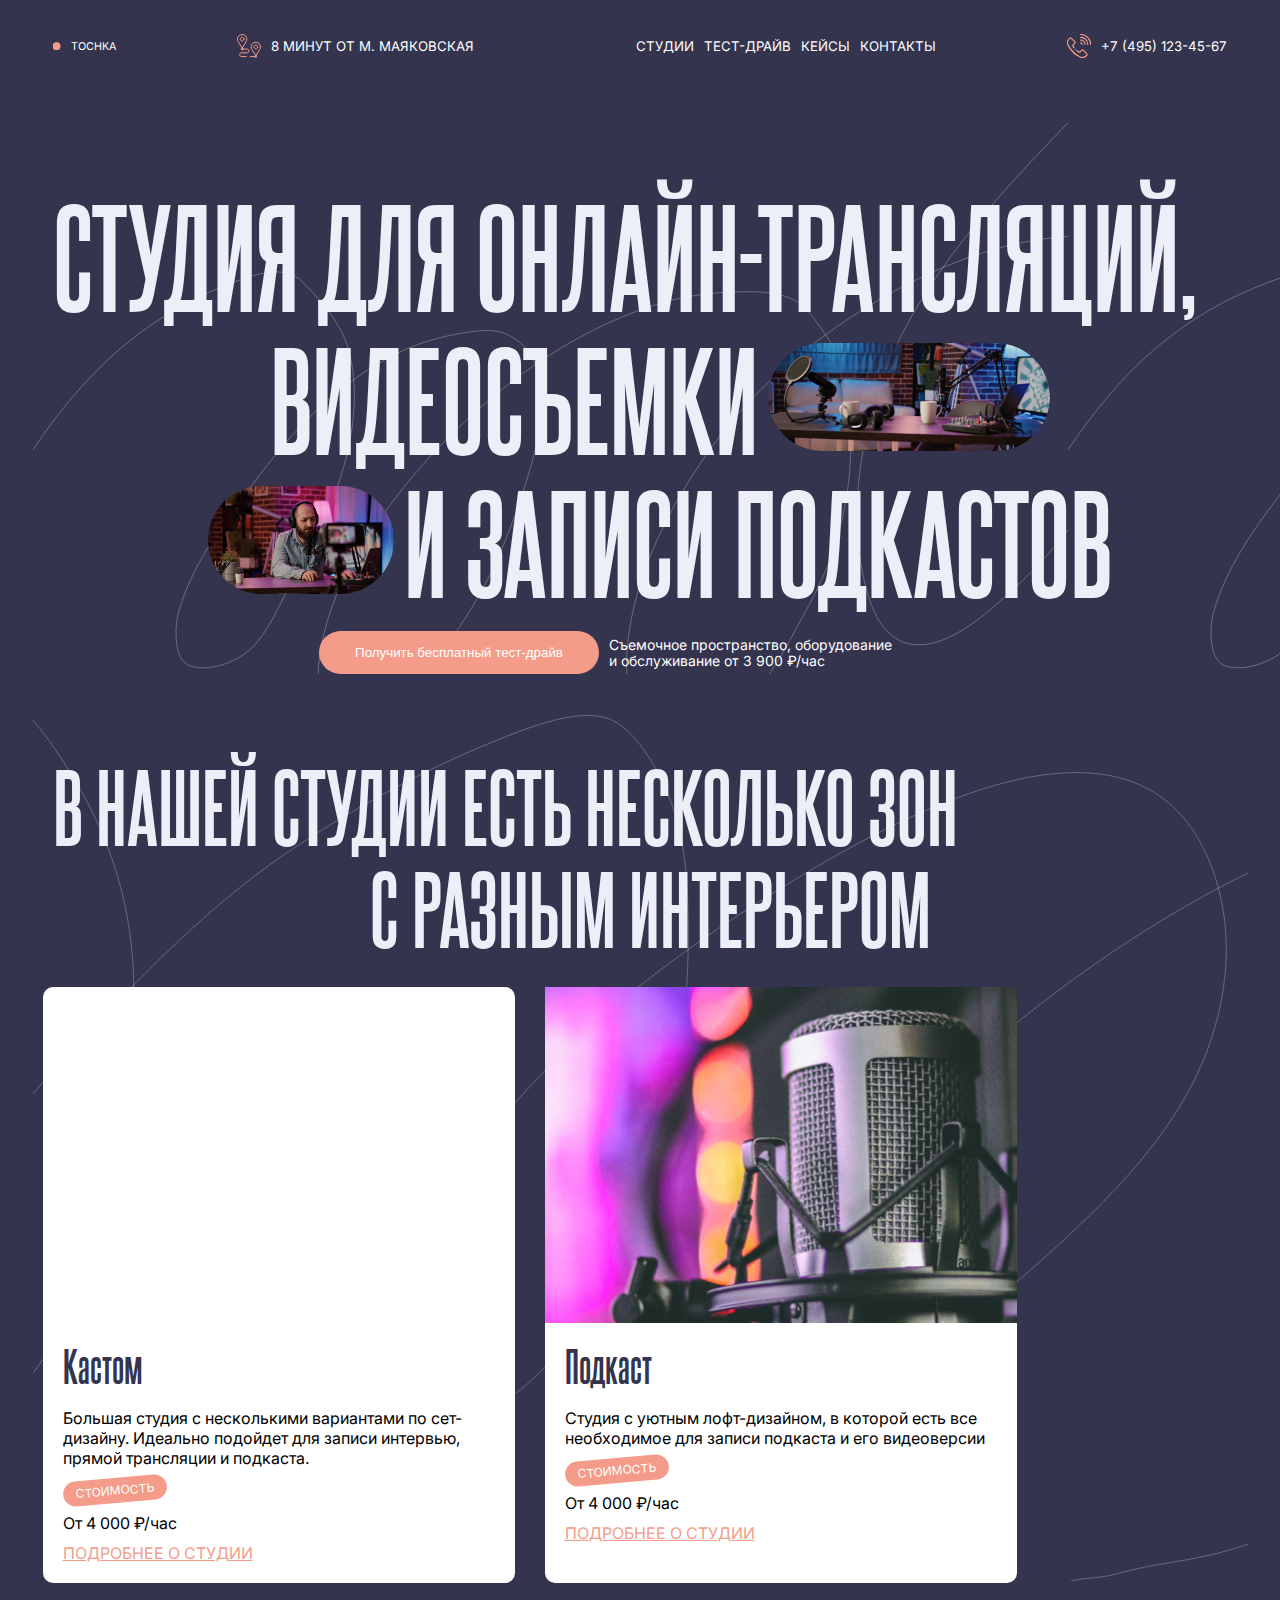
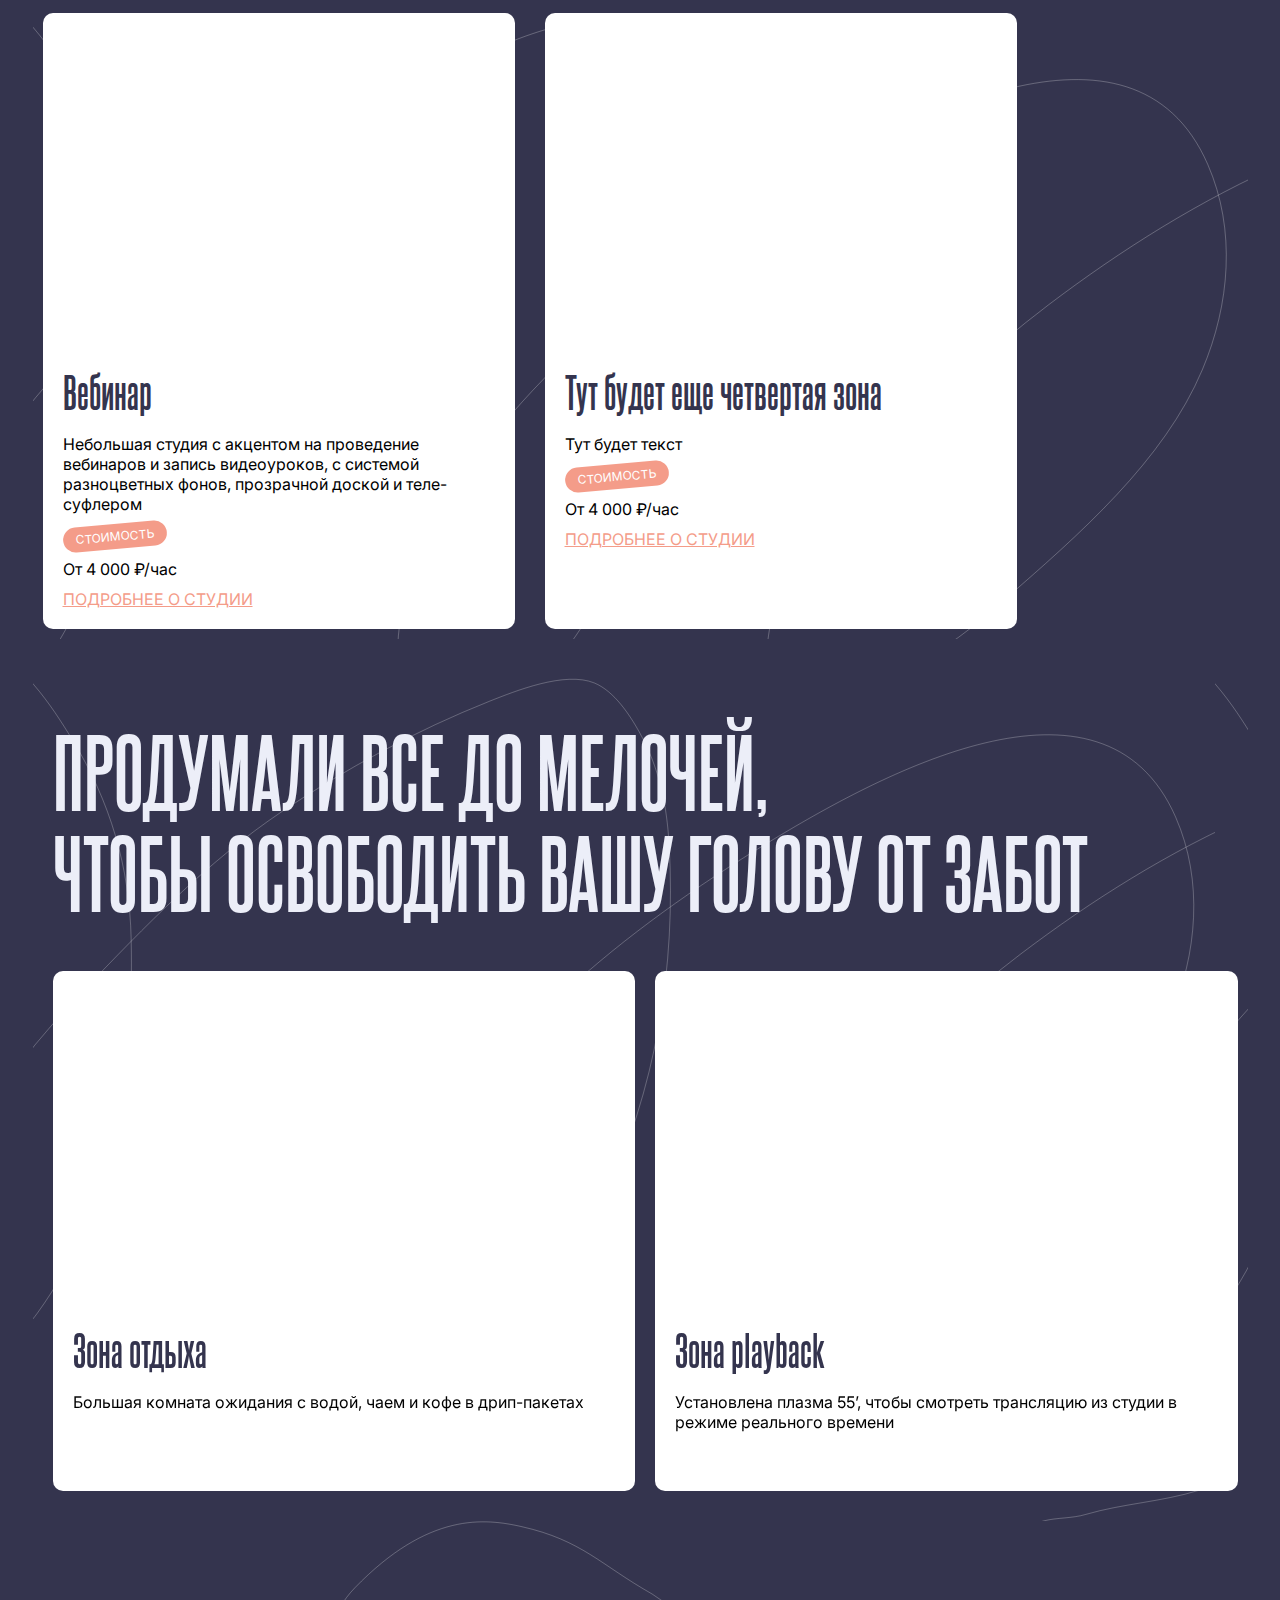
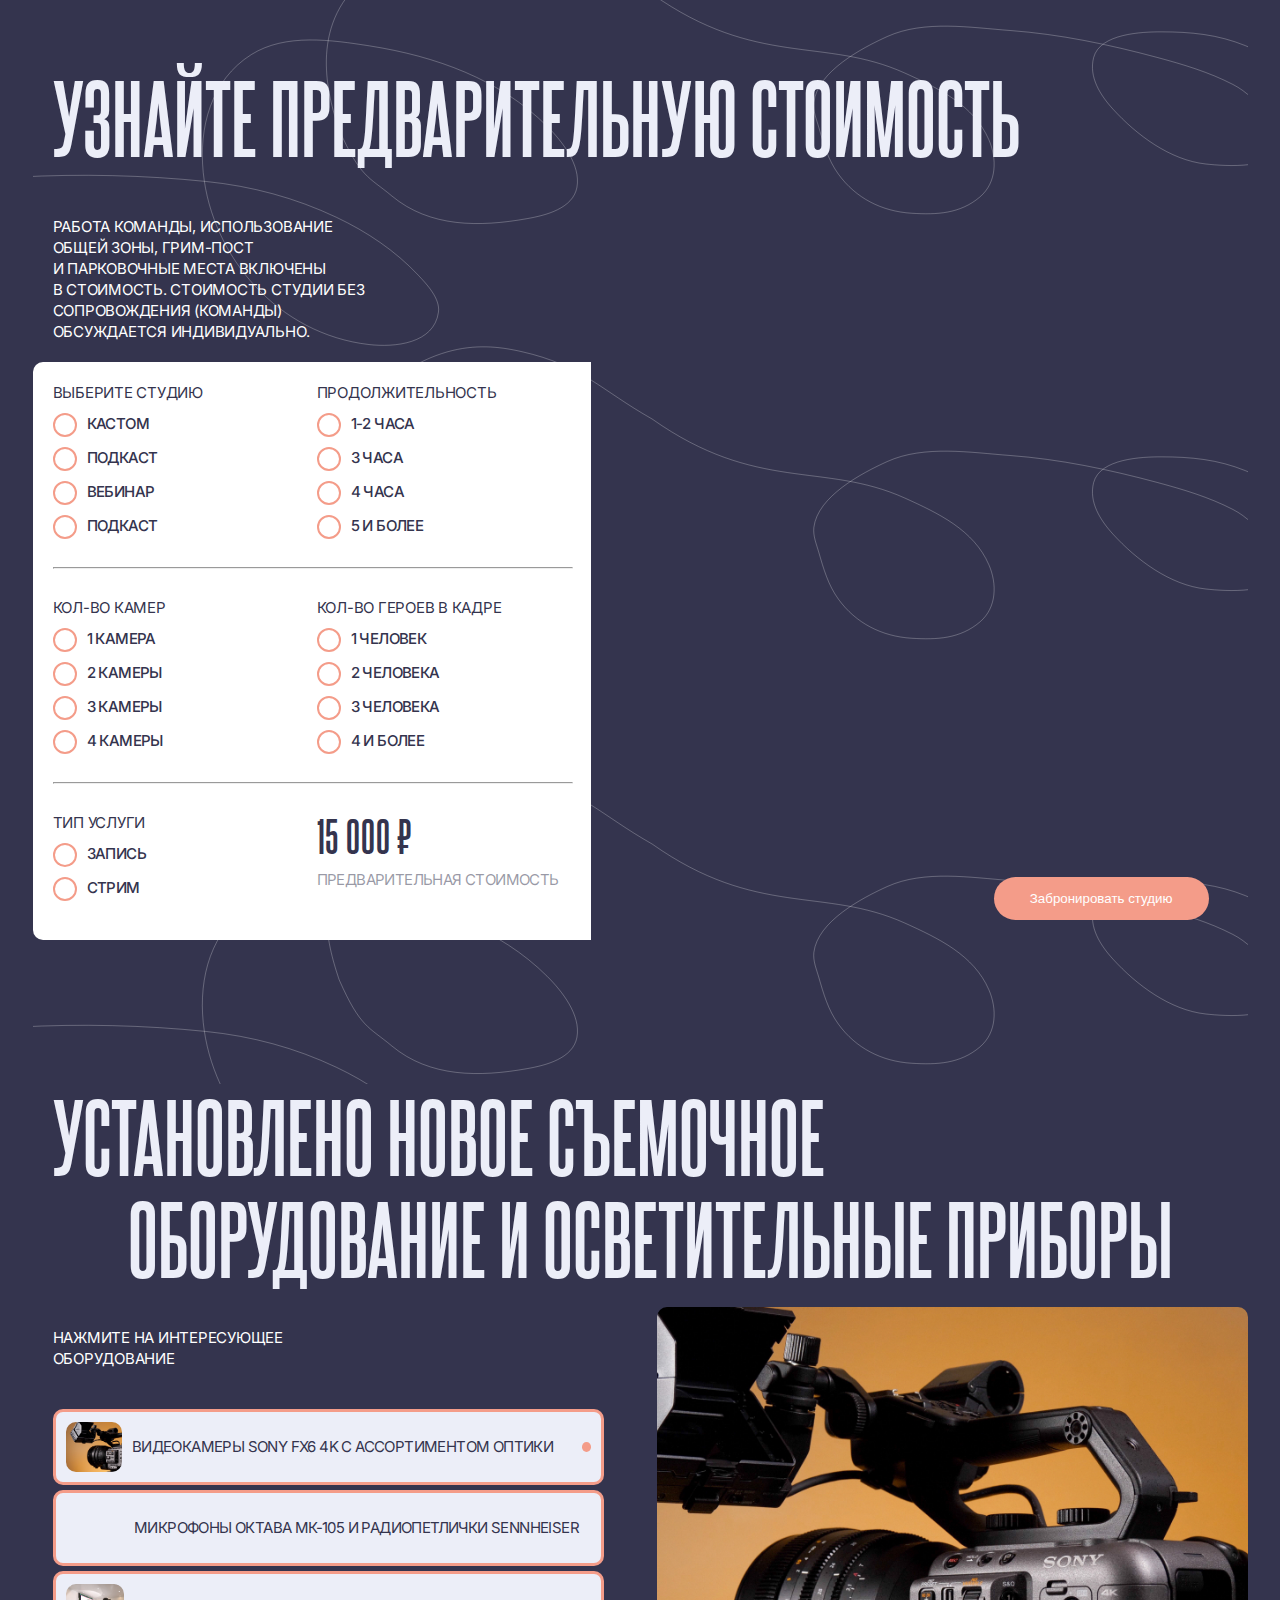
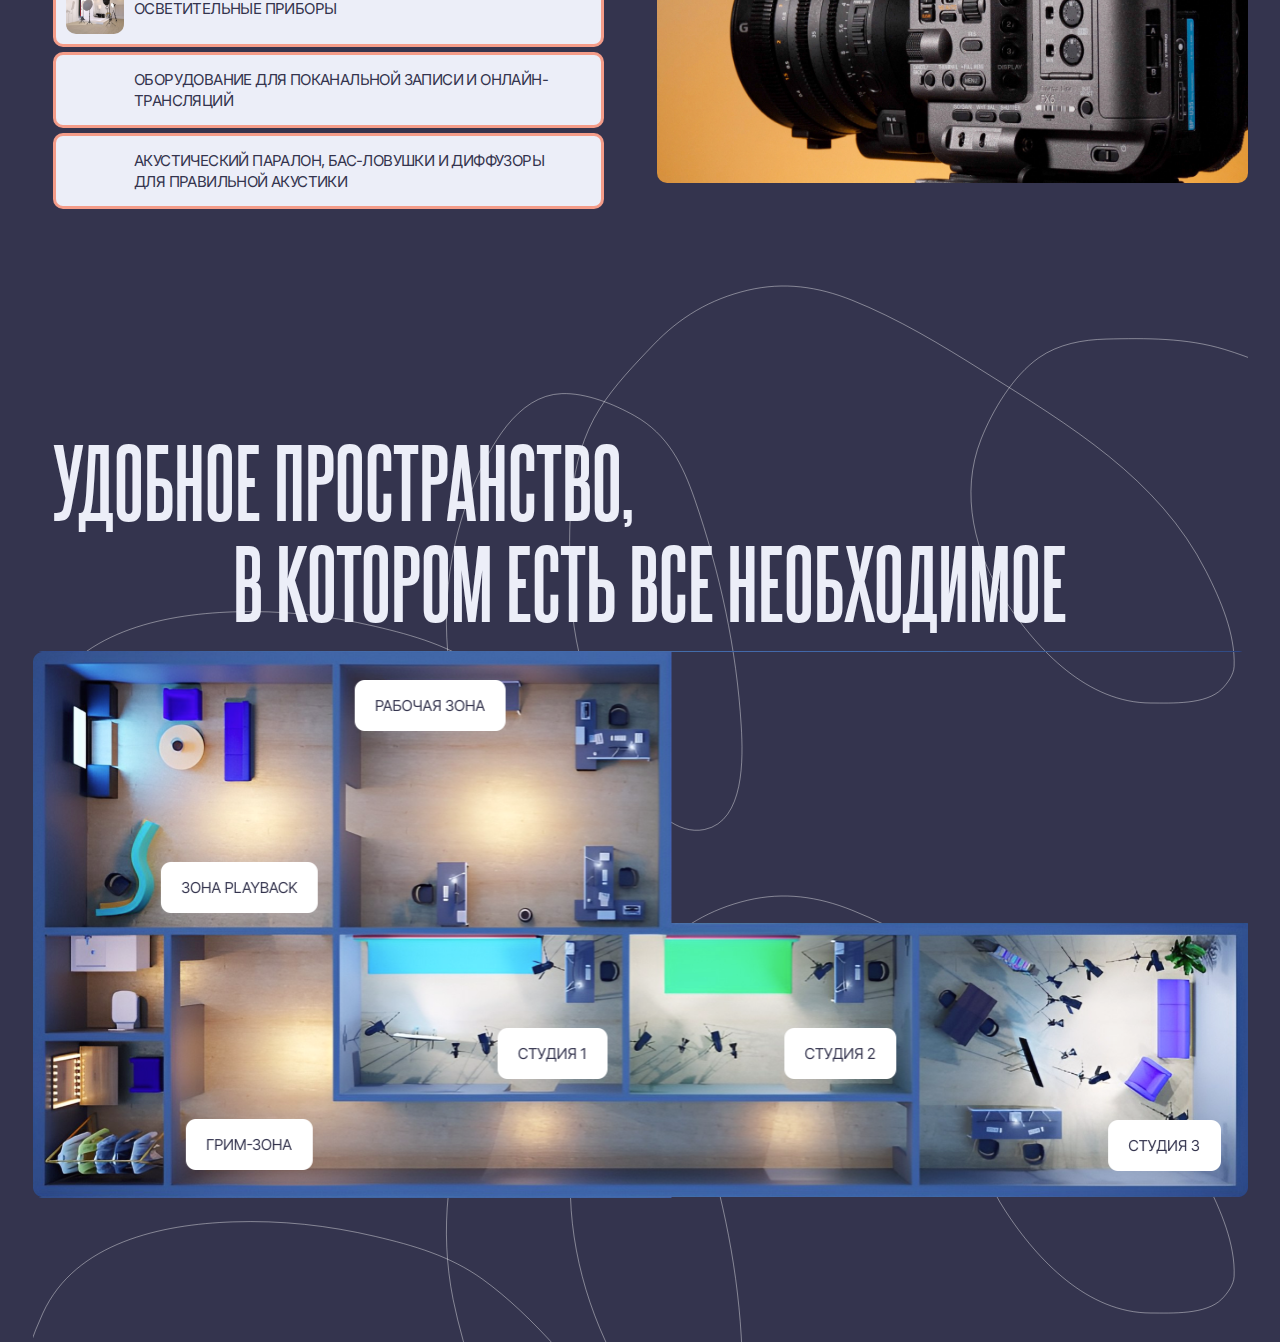
==== commit 5d6e012d: "." ====
--- a/1 лаба/index.html
+++ b/1 лаба/index.html
@@ -25,6 +25,11 @@
         p {
             margin: 0;
         }
+
+        body{
+            overflow-x: hidden;
+        }
+
         
         #intro{
             padding: 90px 20px 0 20px;
@@ -157,9 +162,6 @@
             margin-bottom: 20px;
         }
 
-        #check-price .intro h1{
-            font-size: 92px;
-        }
         
         .zone-card{
             display: flex;
@@ -289,7 +291,8 @@
         }
 
 
-        #check-price p{
+        #check-price p, 
+        .equipment-container p{
             color: var(--white, #FFF);
             font-variant-numeric: lining-nums proportional-nums;
             font-family: Inter;
@@ -300,7 +303,7 @@
             letter-spacing: -0.24px;
             width: 90ch;
             text-transform: uppercase;
-            width: 804px;;
+            width: 320px;
         }
 
         
@@ -333,12 +336,12 @@
         }
 
         
-    .check-price-box{
+    .check-price-box, .equipment-container{
         display: flex;
         height: 578px;
     }
     
-    .check-price-calc{
+    .check-price-calc, .equipment-choose{
         border-top-left-radius: 10px;
         border-bottom-left-radius: 10px;
         width: 518px;
@@ -350,7 +353,14 @@
         flex-direction: column; 
     }
 
-    .check-price-img{
+    .equipment-choose{
+        background-color: transparent;
+        width: 50%;
+    }
+
+    
+    .equipment-choose-img--mobile,
+    .check-price-img, .equipment-choose-img{
         width: 598px;
         height: 538px;
         background-image: url(images/check-price.jpeg);
@@ -362,6 +372,18 @@
         justify-content: flex-end;
         align-items: flex-end;
         padding: 20px;
+    }
+    
+    .equipment-choose-img--mobile,
+    .equipment-choose-img{
+        background-image: url(images/camera.jpeg);
+        width: 598px;
+        height: 436px;
+        border-radius: 10px;
+    }
+    
+    .equipment-choose-img--mobile{
+        display: none;
     }
 
     .studio-column label{
@@ -379,137 +401,316 @@
     }
 
         /* Style the radio button container */
-.radio-container {
-width: 24px;
-height: 24px;
-position: relative;
-box-sizing: border-box;
-appearance: none;
-outline: none; /* Remove default focus styles */
-}
-
-
-input[type='radio']::before,
-.radio-container::before {
-content: '';
-width: 24px;
-height: 24px;
-border-radius: 50%;
-position: absolute;
-background-color: #fff;
-display: inline-block;
-visibility: visible;
-border: 2px solid #F49C89;
-box-sizing: border-box;
-z-index: 1; /* Ensure the border is behind the inner circle */
-}
-
-input[type='radio']::before{
-border: none;
-opacity: 0;
-}
-
-input[type='radio']:checked::before,
-.radio-container input:checked::before {
-content: ''; /* Add a new pseudo-element for the inner circle */
-width: 16px; /* Adjust the size of the inner circle as needed */
-height: 16px;
-border-radius: 50%;
-opacity: 1;
-position: absolute;
-top: 50%;
-left: 50%;  
-transform: translate(-50%, -50%);
-background-color: #F49C89;
-box-sizing: border-box;
-z-index: 2; /* Ensure the inner circle is on top of the borders */
-}
-
-.price-price{
-color: var(--dark, #34344E);
-font-variant-numeric: lining-nums proportional-nums;
-
-/* H3 */
-flex: start;
-font-family: Steelfish;
-font-size: 42px;
-font-style: normal;
-font-weight: 400;
-line-height: 110%; /* 46.2px */
-letter-spacing: 0.84px;
-text-transform: uppercase;
-
-}
-.price-pred{
-    color: var(--dark_light, rgba(52, 52, 78, 0.50));
-    font-variant-numeric: lining-nums proportional-nums;
-
-    /* main */
-    font-family: Inter;
-    font-size: 15px;
-    font-style: normal;
-    font-weight: 400;
-    line-height: 140%; /* 21px */
-    letter-spacing: -0.6px;
-    text-transform: uppercase;
-}              
-.button-test{
-    color: var(--white, #FFF);
-    border-radius: 100px;
-    background: var(--peach, #F49C89);
-    display: flex;
-    display: inline-flex;
-    padding: 14px 36px;
-    outline: none;
-    border: none;
-    justify-content: center;
-    align-items: center;
-    gap: 10px;
-}
-
-        @media screen and (max-width: 1024px){
-            
-            #intro h1,
-            .stud{
-                font-size: 80px;
-            }
-
-            .burger{
-                display: flex;
-                flex-direction: column;
-                justify-content: space-between;
-                width: 30px;
-                height: 20px;
-                cursor: pointer;
-            }
-            .burger-line{
-                width: 100%;
-                height: 1.5px;
-                background-color: var(--light-blue, #ECEEF8);
-            }
-
-            .burger-line:last-child{
-                width: 80%;
-                align-self: flex-end;
-            }
-
-            .menu-content{
-                display: none;
-            }
-        }
-
-        @media screen and (max-width: 768px){
-            
-            #check-price h1, 
-            .stud{
-                font-size: 80px;
-            }
-
-            
-            #zones .zone-cards-wrapper{
-                justify-content: center;
-            }
-        }
+    .radio-container {
+        width: 24px;
+        height: 24px;
+        position: relative;
+        box-sizing: border-box;
+        appearance: none;
+        outline: none; /* Remove default focus styles */
+    }
+
+
+    input[type='radio']::before,
+    .radio-container::before {
+        content: '';
+        width: 24px;
+        height: 24px;
+        border-radius: 50%;
+        position: absolute;
+        background-color: #fff;
+        display: inline-block;
+        visibility: visible;
+        border: 2px solid #F49C89;
+        box-sizing: border-box;
+        z-index: 1; /* Ensure the border is behind the inner circle */
+    }
+
+    input[type='radio']::before{
+        border: none;
+        opacity: 0;
+    }
+
+    input[type='radio']:checked::before,
+    .radio-container input:checked::before {
+        content: ''; /* Add a new pseudo-element for the inner circle */
+        width: 16px; /* Adjust the size of the inner circle as needed */
+        height: 16px;
+        border-radius: 50%;
+        opacity: 1;
+        position: absolute;
+        top: 50%;
+        left: 50%;  
+        transform: translate(-50%, -50%);
+        background-color: #F49C89;
+        box-sizing: border-box;
+        z-index: 2; /* Ensure the inner circle is on top of the borders */
+    }
+
+    .price-price{
+        color: var(--dark, #34344E);
+        font-variant-numeric: lining-nums proportional-nums;
+
+        /* H3 */
+        flex: start;
+        font-family: Steelfish;
+        font-size: 42px;
+        font-style: normal;
+        font-weight: 400;
+        line-height: 110%; /* 46.2px */
+        letter-spacing: 0.84px;
+        text-transform: uppercase;
+    }
+    
+    .price-pred{
+        color: var(--dark_light, rgba(52, 52, 78, 0.50));
+        font-variant-numeric: lining-nums proportional-nums;
+
+        /* main */
+        font-family: Inter;
+        font-size: 15px;
+        font-style: normal;
+        font-weight: 400;
+        line-height: 140%; /* 21px */
+        letter-spacing: -0.6px;
+        text-transform: uppercase;
+    }
+
+    .button-test{
+        color: var(--white, #FFF);
+        border-radius: 100px;
+        background: var(--peach, #F49C89);
+        display: flex;
+        display: inline-flex;
+        padding: 14px 36px;
+        outline: none;
+        border: none;
+        justify-content: center;
+        align-items: center;
+        gap: 10px;
+    }
+
+    
+    .equipment-cards-wrapper{
+        margin-top: 20px;
+        display: flex;
+        flex-direction: column;
+        gap: 5px;
+    }
+
+    .equipment-card{
+        display: flex;
+        width: 90%;
+        justify-content: center;
+        align-items: center;
+        gap: 10px;
+        padding: 10px;
+        align-self: stretch;
+        border-radius: 10px;
+        border: 3px solid var(--peach, #F49C89);
+        background: var(--light-blue, #ECEEF8);
+    }
+
+    .equipment-card-content{
+        display: flex;
+        justify-content: center;
+        align-items: center;
+        gap: 10px;
+        width: 100%;
+        flex: 1 0 0;
+    }
+
+    .equipment-card-icon{
+        width: 60px;
+        height: 50px;
+        background-size: cover;
+        border-radius: 10px;
+        background-repeat: no-repeat;
+    }
+
+    .equipment-card-content p{
+        color: var(--dark, #34344E);
+        font-variant-numeric: lining-nums proportional-nums;
+        width: 468px;
+        /* main */
+        font-family: Inter;
+        font-size: 15px;
+        font-style: normal;
+        font-weight: 400;
+        line-height: 140%; /* 21px */
+        letter-spacing: -0.6px;
+        text-transform: uppercase;
+    }
+
+    .equipment-card:nth-child(1) .equipment-card-icon{
+        background-image: url(images/camera.jpeg);
+    }
+    
+    .equipment-card:nth-child(3) .equipment-card-icon{
+        background-image: url(images/microphone.jpeg);
+    }
+
+    .equipment-card:nth-child(4) .equipment-card-icon{
+        background-image: url(images/lighting.jpeg);
+    }
+
+    .equipment-card:nth-child(5) .equipment-card-icon{
+        background-image: url(images/recording.jpeg);
+    }
+
+    .equipment-card:nth-child(6) .equipment-card-icon{
+        background-image: url(images/parallone.jpeg);
+    }
+
+    /* circle filled with peach color */
+    .equipment-choosen-circle{
+        width: 10px;
+        height: 10px;
+        border-radius: 50%;
+        background: var(--peach, #F49C89);
+    }
+
+    #studio-placement{
+        padding: 144px 0;
+        width: 100%;
+        background-image: url(images/back-4.svg);
+    }
+
+    .flat-scheme-img{
+        width: 100%;
+        height: 547px;
+        background-position: center;
+        background-size: contain;
+        background-image: url(images/scheme.png);
+    }
+
+    @media screen and (max-width: 1024px){
+        
+        #intro h1,
+        .stud{
+            font-size: 80px;
+        }
+
+        
+        .check-price-box, .equipment-container{
+            margin-left: 20px;
+            width: 964px;
+        }
+
+        .burger{
+            display: flex;
+            flex-direction: column;
+            justify-content: space-between;
+            width: 30px;
+            height: 20px;
+            cursor: pointer;
+        }
+        .burger-line{
+            width: 100%;
+            height: 1.5px;
+            background-color: var(--light-blue, #ECEEF8);
+        }
+
+        .burger-line:last-child{
+            width: 80%;
+            align-self: flex-end;
+        }
+
+        .menu-content{
+            display: none;
+        }
+
+        
+        .flat-scheme-img{
+            height: 432px;
+            background-repeat: no-repeat;   
+        }
+    }
+
+    @media screen and (max-width: 768px){
+        
+        #check-price h1, 
+        .stud{
+            font-size: 80px;
+        }
+
+        
+        #zones .zone-cards-wrapper{
+            justify-content: center;
+        }
+
+        .check-price-box, .equipment-container{
+            flex-direction: column;
+            height: auto;
+            display: flex;
+            justify-content: center;
+            align-items: center;
+        }
+
+        .check-price-calc, .equipment-choose{
+            order: 2;
+            width: 92%;
+            border-top-left-radius: 0px;
+            border-bottom-right-radius: 10px;
+        }
+        
+        .check-price-img, .equipment-choose-img{
+            margin-top: 10px;
+            height: 585px;
+            border-radius: 10px;
+            background-position: center;
+        }
+
+        .check-price-box, .equipment-container{
+            margin-left: 0;
+            width: 100%;
+        }
+
+        #check-price .price-price{
+            font-size: 42px;
+        }
+
+        #check-price .price-pred{
+            font-size: 15px;
+        }
+
+        #equipment{
+            margin: 80px 0;
+            width: 100%;
+            background-image: url(images/back-4.svg);
+            background-size: contain;
+            color: var(--white, #FFF);
+            /* main medium */
+            font-size: 15px;
+            font-style: normal;
+            font-weight: 500;
+            text-transform: uppercase;
+            font-family: Inter;
+        }   
+        
+        .equipment-card,
+        .equipment-card-content p{
+            font-size: 12px;
+            width: 100%;
+        }
+
+        .equipment-choosen-circle{
+            height: 9px;
+        }
+        
+        .equipment-choose-img{
+            display: none;
+        }
+        
+        .equipment-choose-img--mobile{
+            display: block;
+            width: auto;
+        }
+
+        .flat-scheme-img{
+            height: 317px;
+        }
+    }
 
         
         @media screen and (max-width: 440px){
@@ -517,7 +718,7 @@
                 display: none;
             }
 
-            .check-price-box{
+            .check-price-box, .equipment-container{
                 flex-direction: column;
                 height: auto;
                 display: flex;
@@ -525,14 +726,15 @@
                 align-items: center;
             }
 
-            .check-price-calc{
+            .check-price-calc, .equipment-choose{
                 order: 2;
-                width: 85%;
+                width: 320px;
                 border-top-left-radius: 0px;
+                background-size: cover;
                 border-bottom-right-radius: 10px;
             }
             
-            .check-price-img{
+            .check-price-img, .equipment-choose-img{
                 border-radius: 10px;
                 margin-top: 10px;
                 width: 320px;
@@ -583,7 +785,6 @@
                 height: 41px;
             }
 
-            
             #zones .zone-cards-wrapper{
                 justify-content: center;
             }
@@ -603,9 +804,35 @@
             #check-price .price-pred{
                 font-size: 12px;
             }
+
+            .equipment-card{
+                width: 100%;
+                padding: 0;
+            }
+
+            .equipment-card-content{
+                padding: 10px;
+            }
+
+            .equipment-card-content p{
+                font-size: 12px;
+                width: 100%;
+            }
+
+
+            .equipment-choosen-circle{
+                height: 7px;
+            }
             
-        }
-
+            .equipment-choose-img--mobile{
+                display: block;
+                width: auto;
+            }
+
+            .flat-scheme-img{
+                height: 143.947px;
+            }
+        }
 
     </style>
 
@@ -1017,15 +1244,83 @@
 
         <section id="equipment">
             <div class="intro">
-        
                 <h1 class="stud">
-                    установлено новое съемочное                </h1>
+                    установлено новое съемочное                
+                </h1>
                 <h1 class="stud flex-center">
                     оборудование и осветительные приборы
                 </h1>
             </div>
+
+            <div class="equipment-container">
+                <div class="equipment-choose">
+                    <p>Нажмите на интересующее оборудование</p>
+
+                    <div class="equipment-cards-wrapper">
+                        <div class="equipment-card">
+                            <div class="equipment-card-content">
+                                <div class="equipment-card-icon">
+                                </div>
+                                <p>Видеокамеры Sony FX6 4K с ассортиментом оптики</p>
+                                <div class="equipment-choosen-circle"></div>
+                            </div>
+                        </div>
+                        <div class="equipment-choose-img--mobile">
+                        </div>
+                        <div class="equipment-card">
+                            <div class="equipment-card-content">
+                                <div class="equipment-card-icon">
+                                </div>
+                                <p>Микрофоны Октава МК-105 и радиопетлички Sennheiser</p>
+                            </div>
+                        </div>
+                        <div class="equipment-card">
+                            <div class="equipment-card-content">
+                                <div class="equipment-card-icon">
+                                </div>
+                                <p>Осветительные приборы</p>
+                            </div>
+                        </div>
+                        <div class="equipment-card">
+                            <div class="equipment-card-content">
+                                <div class="equipment-card-icon">
+                                </div>
+                                <p>Оборудование для поканальной записи и онлайн-трансляций</p>
+                            </div>
+                        </div>
+                        <div class="equipment-card">
+                            <div class="equipment-card-content">
+                                <div class="equipment-card-icon">
+                                </div>
+                                <p>акустический паралон, бас-ловушки и диффузоры для правильной акустики</p>
+                            </div>
+                        </div>
+                    </div>
+                </div>
+
+                <div class="equipment-choose-img">
+                </div>
+            </div>
+
         </section>
         
+        <section id="studio-placement">
+            <div class="intro">
+                <h1 class="stud">
+                    Удобное пространство,
+                </h1>
+                <h1 class="stud flex-center">
+                    в котором есть все необходимое
+                </h1>
+            </div>
+
+            <div class="flat-scheme">
+                <div class="flat-scheme-img">
+                </div>
+            </div>
+            
+        </section>
+
     </div>
 
 </body>    
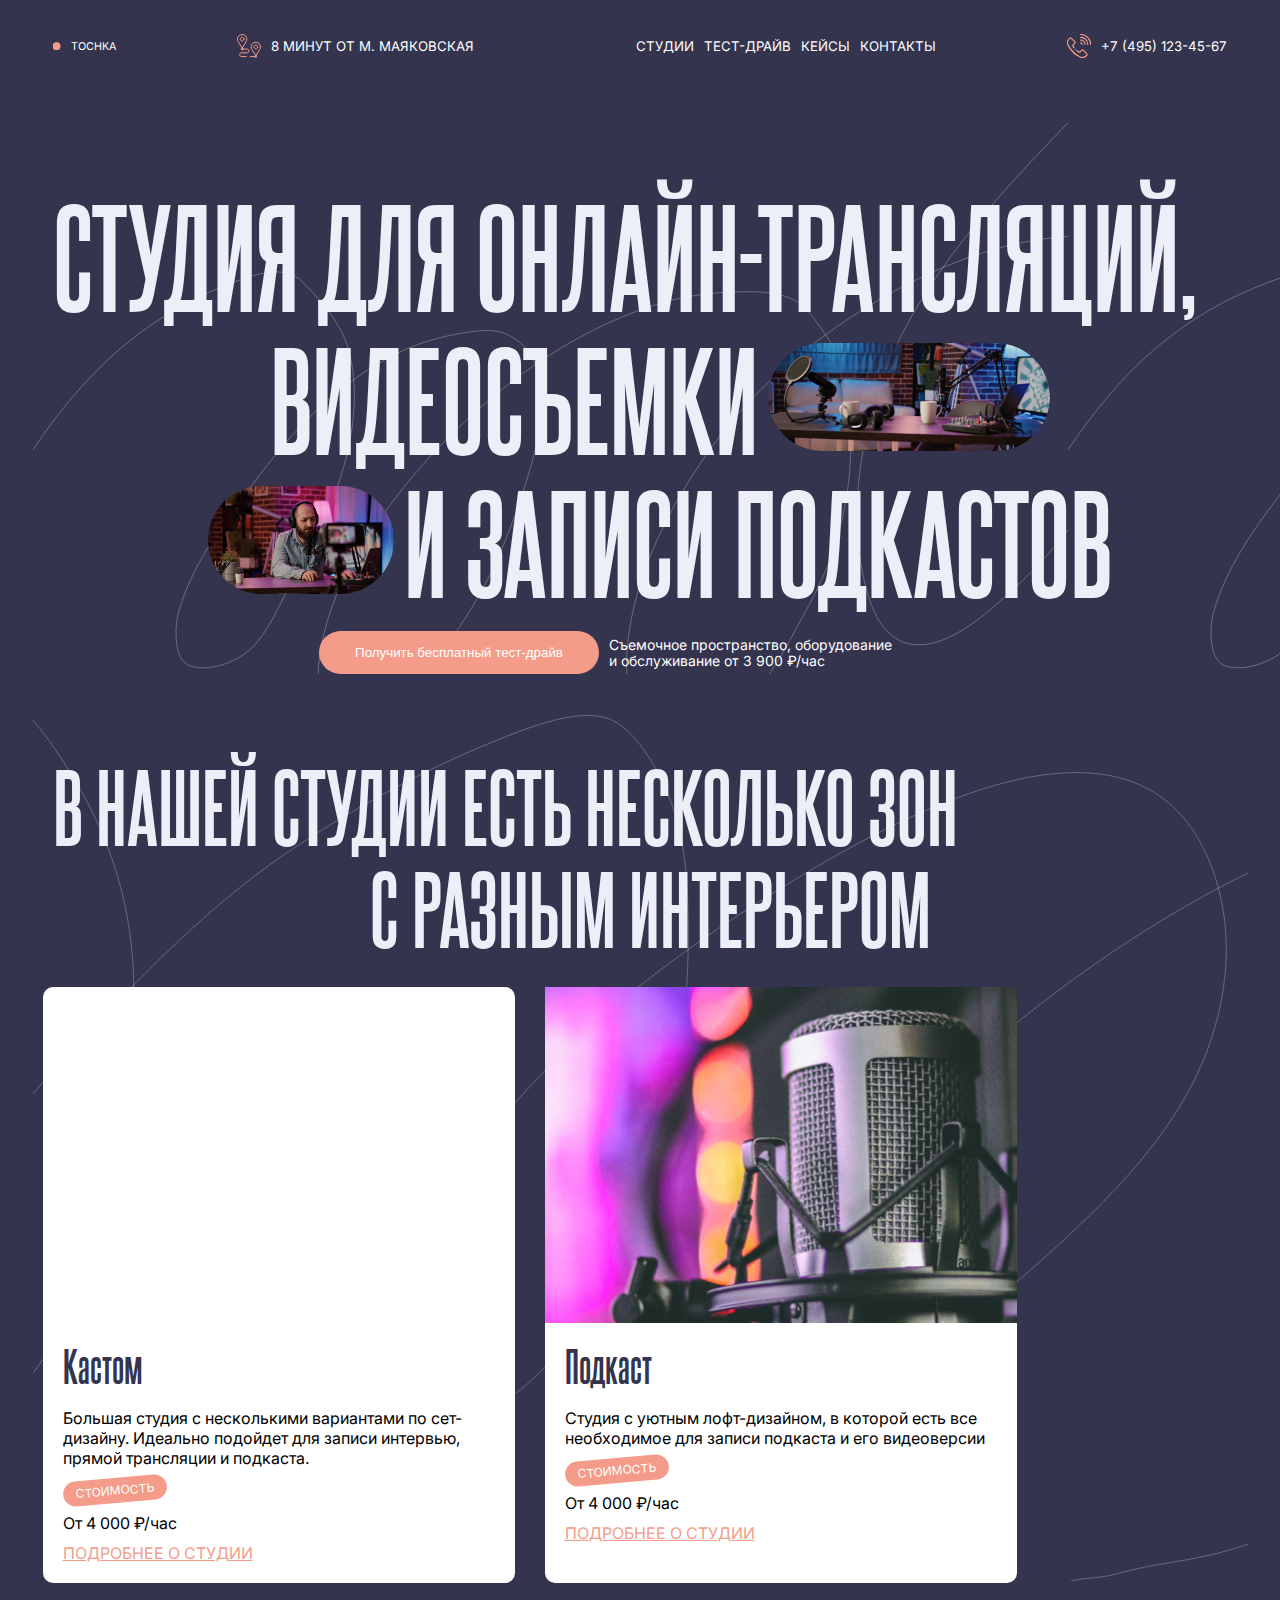
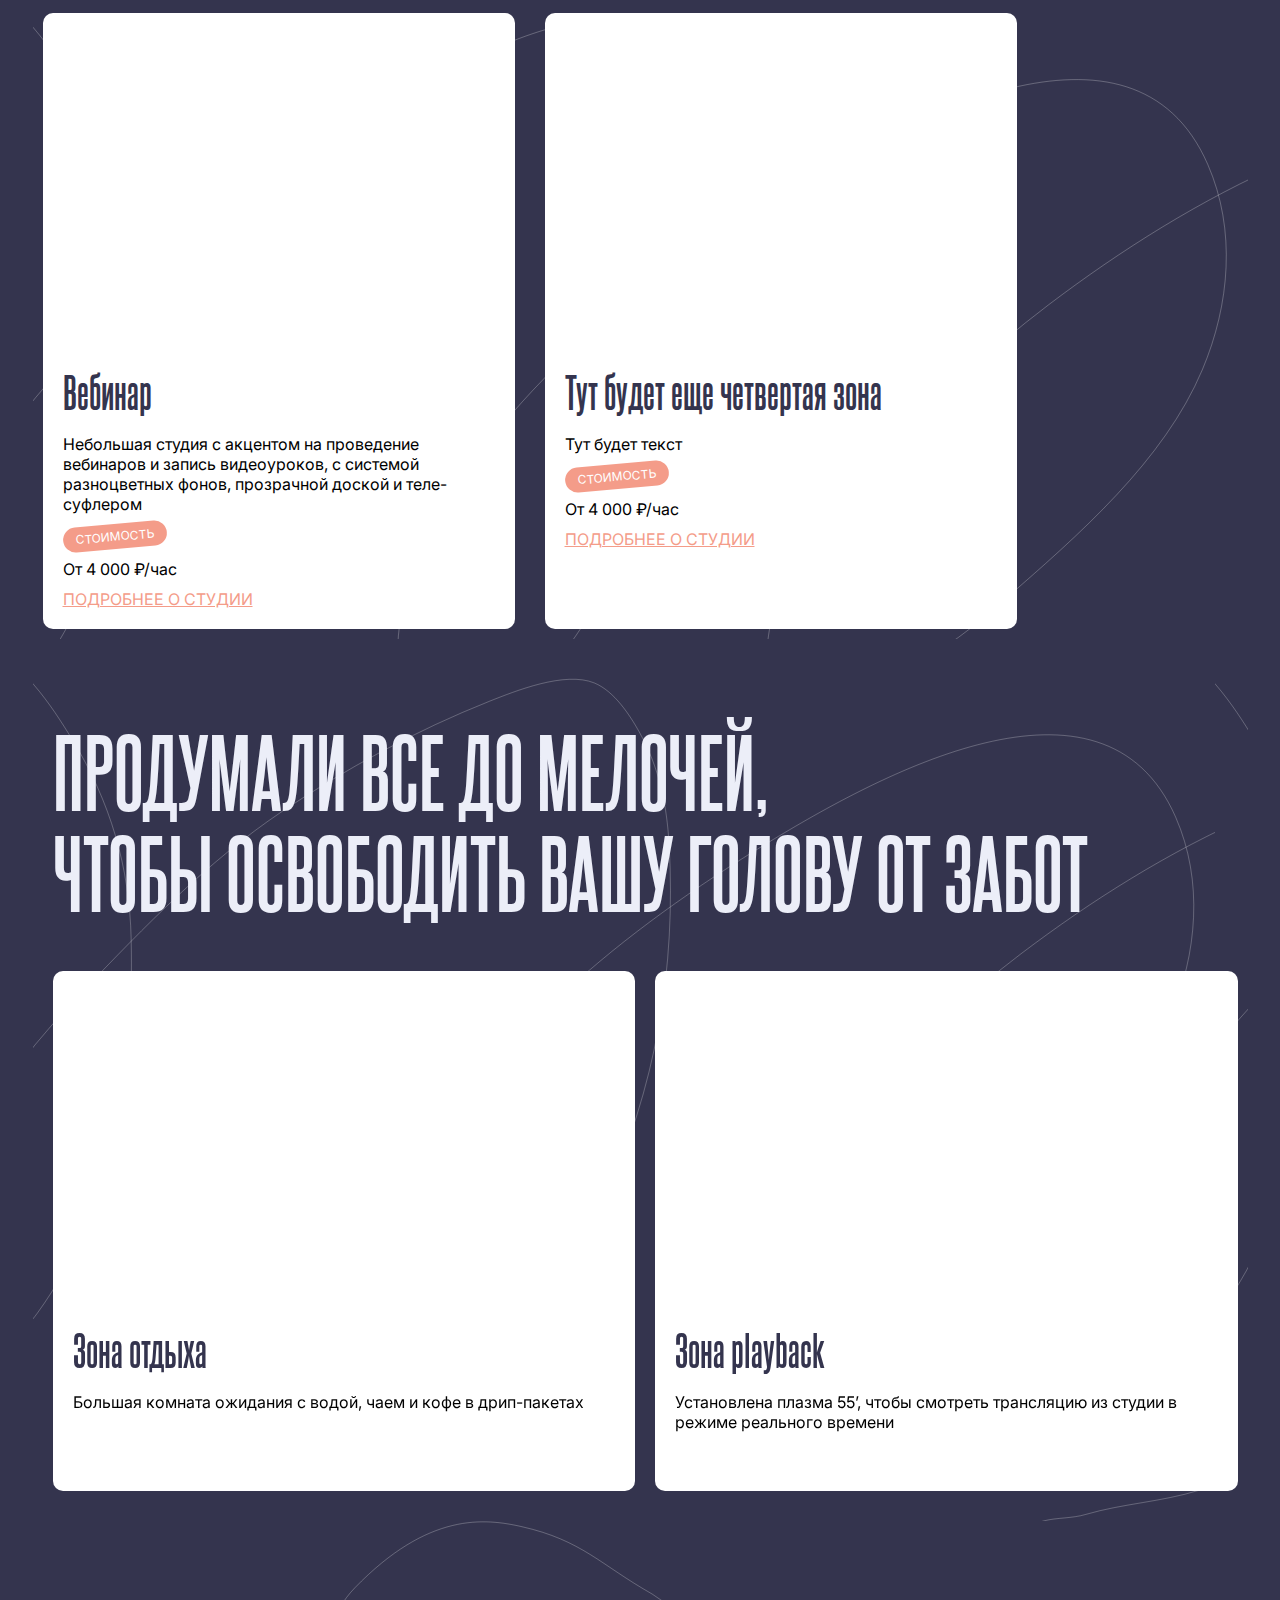
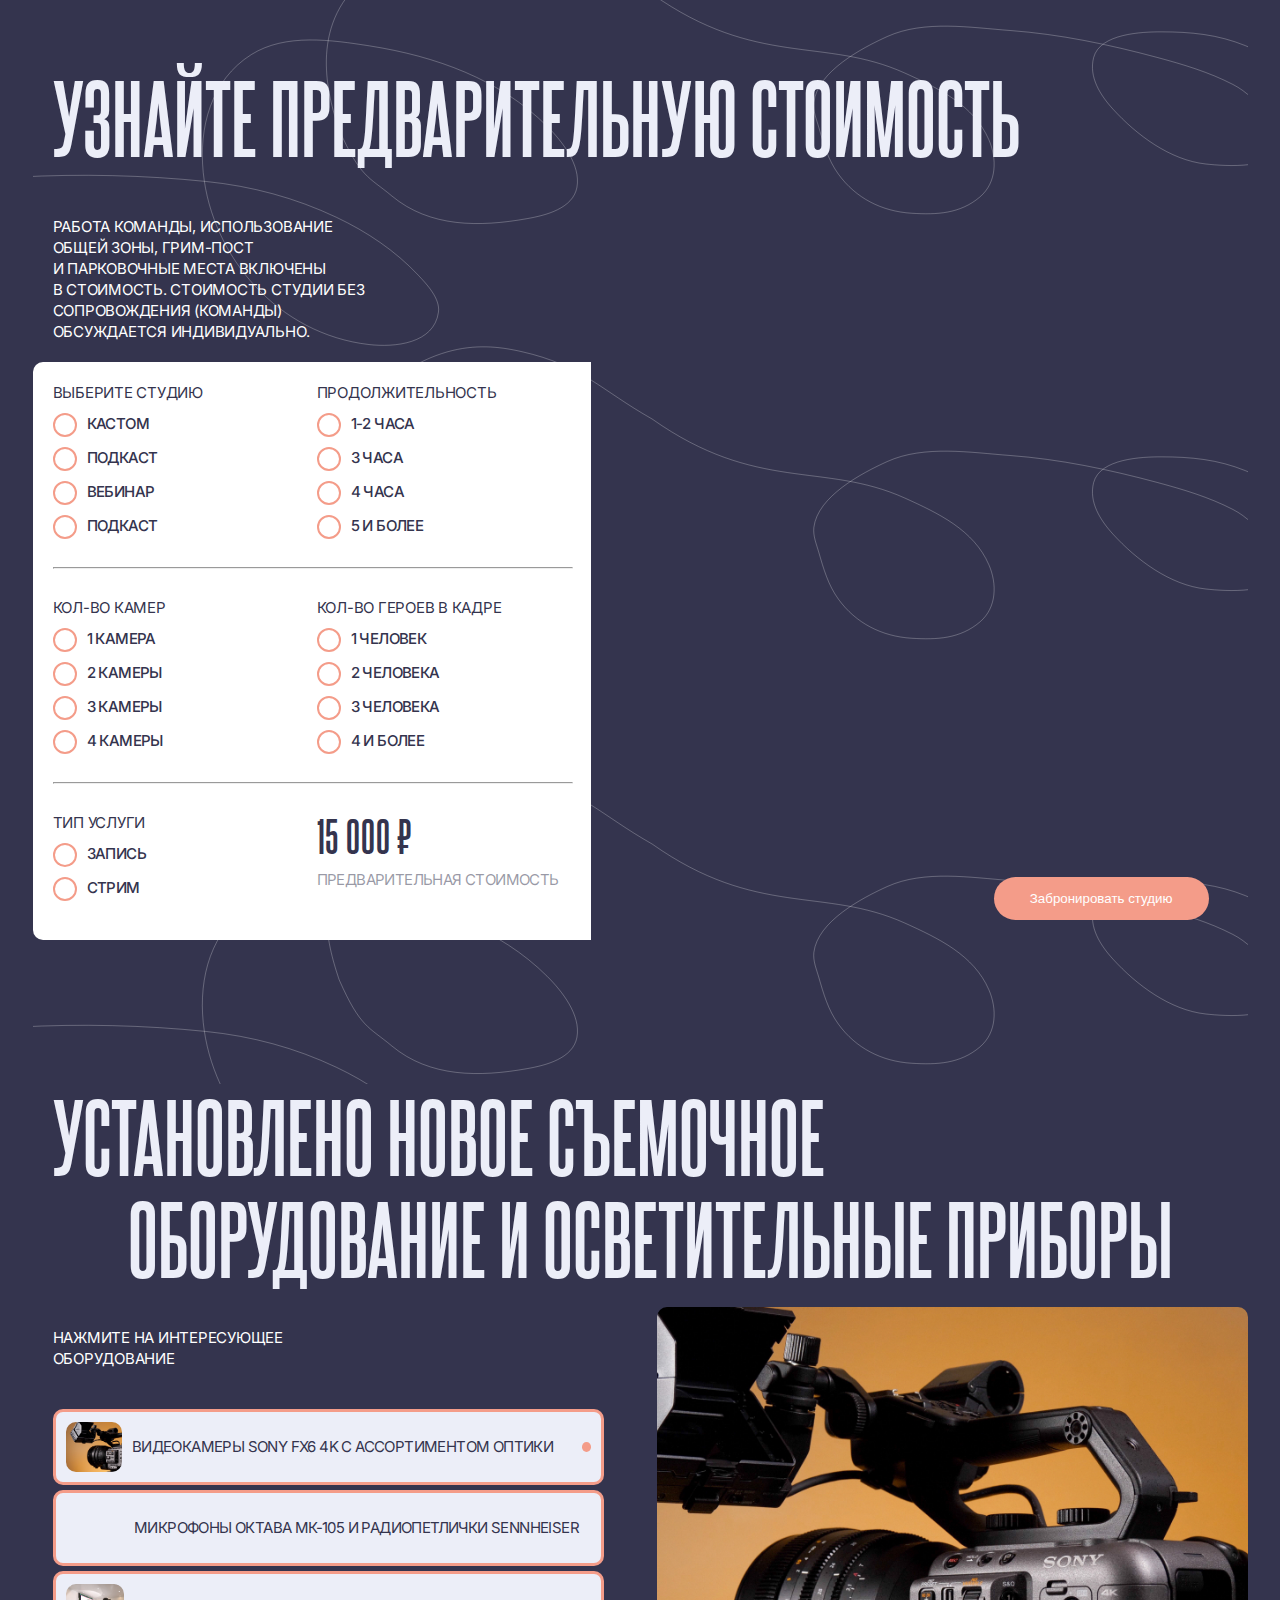
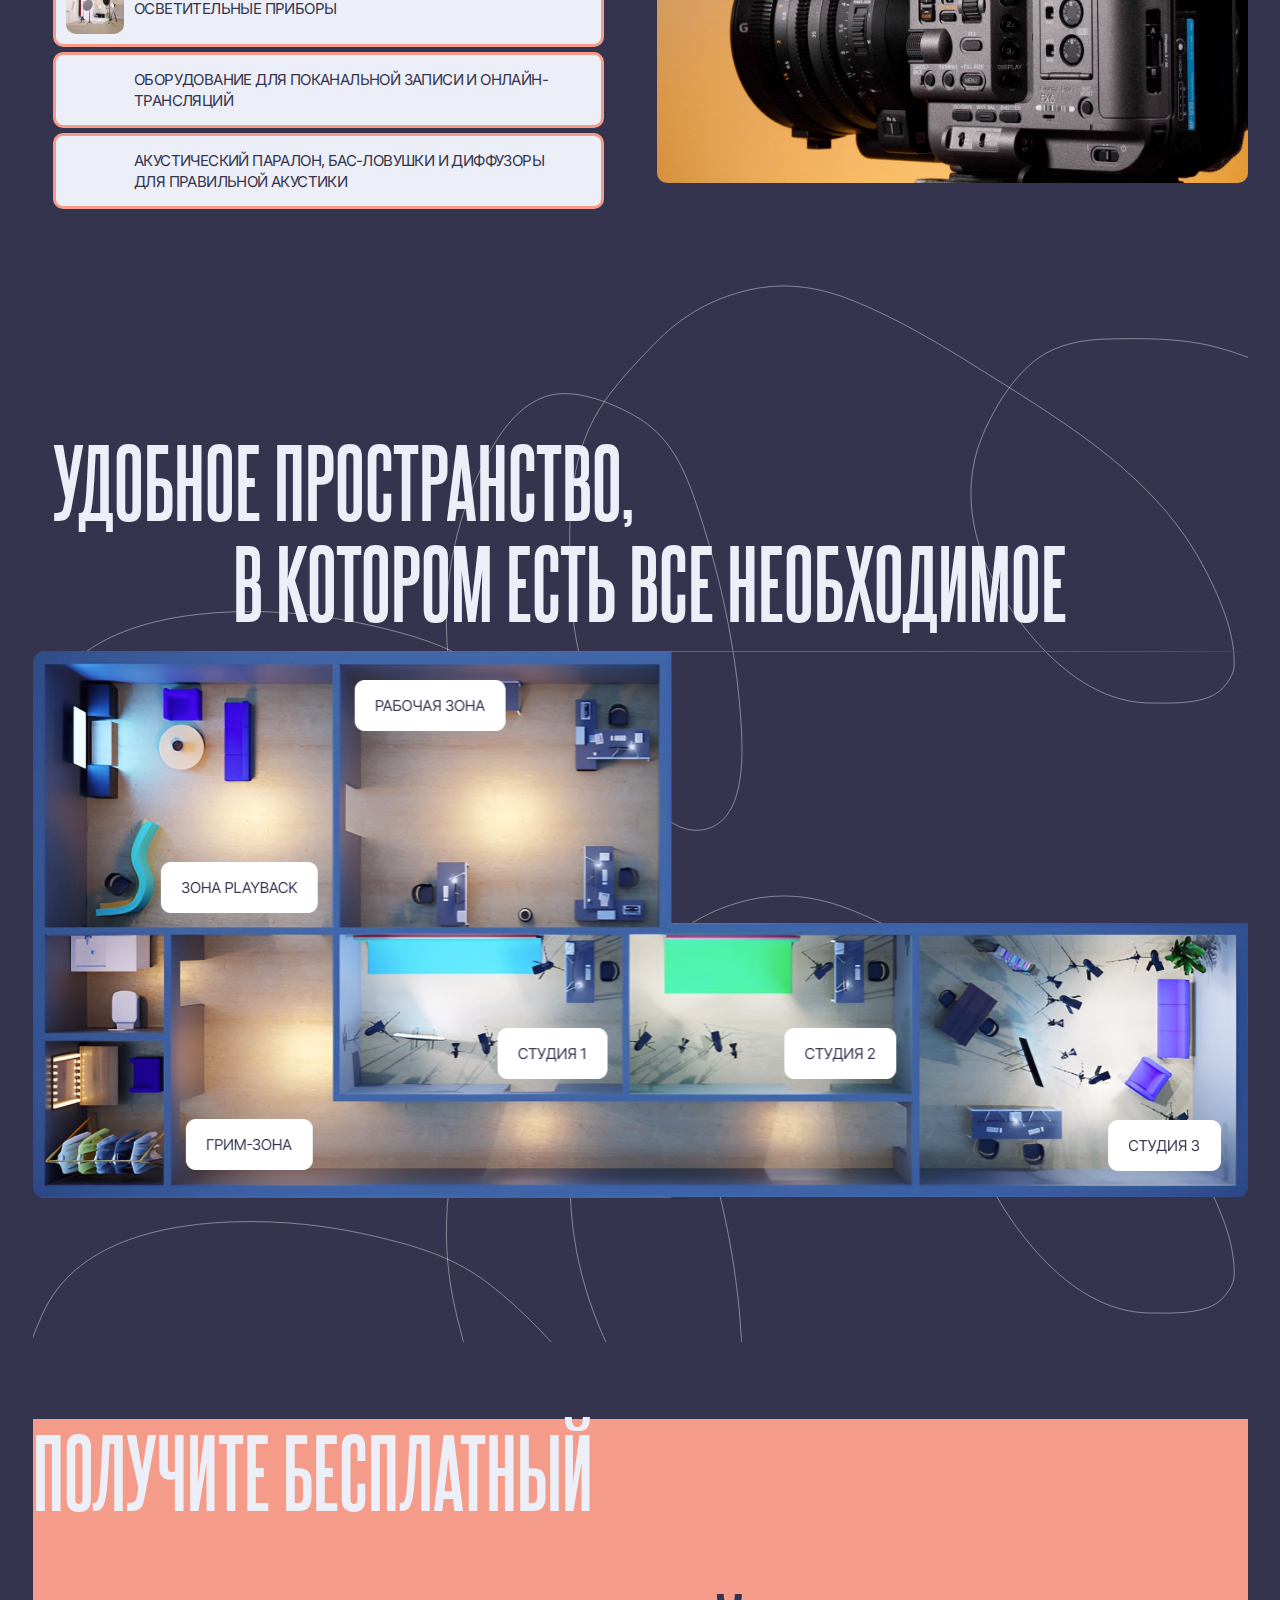
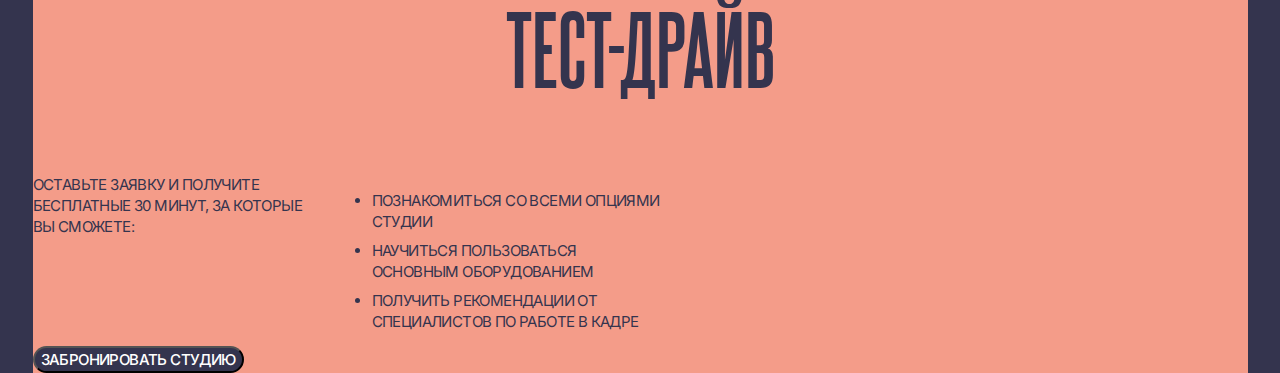
==== commit 04dcb440: "/" ====
--- a/1 лаба/index.html
+++ b/1 лаба/index.html
@@ -582,6 +582,73 @@
         background-position: center;
         background-size: contain;
         background-image: url(images/scheme.png);
+    }
+    .fon-pink{
+        background: var(--peach, #F49C89);
+        stroke-width: 1px;
+        stroke: var(--white_light, rgba(255, 255, 255, 0.40));
+        stroke-width: 1px;
+        stroke: var(--white_light, rgba(255, 255, 255, 0.40));
+    }
+    .blue-text{
+        color: var(--dark, #34344E);
+        
+        /* H2 */
+        font-family: Steelfish;
+        font-size: 92px;
+        font-style: normal;
+        font-weight: 700;
+        line-height: 110%; /* 101.2px */
+        text-transform: uppercase;
+    }
+    .text-free{
+        
+        color: var(--dark, #34344E);
+        font-variant-numeric: lining-nums proportional-nums;
+
+        /* main */
+        height: 40px;
+        width: 289px;
+        font-family: Inter;
+        font-size: 15px;
+        font-style: normal;
+        font-weight: 400;
+        line-height: 140%; /* 21px */
+        letter-spacing: -0.6px;
+        text-transform: uppercase;
+    }
+    .list-pink{
+        display: flex;
+        flex: 1 0 0;
+        width: auto;
+        flex-direction: column;
+        align-items: flex-start;
+        gap: 10px;
+    }
+    .link-pink-text{
+        flex: center;
+        display: flex;
+        align-items: flex-start;
+        gap: 10px;
+        align-self: stretch;
+    }
+    .button-test-pink{
+        display-flex: flex;
+        border-radius: 100px;
+        background: var(--dark, #34344E);
+    }
+    .text-button{
+        color: var(--white, #FFF);
+        font-variant-numeric: lining-nums proportional-nums;
+
+        /* main medium */
+        font-family: Inter;
+        font-size: 15px;
+        font-style: normal;
+        font-weight: 500;
+        line-height: 140%; /* 21px */
+        letter-spacing: -0.6px;
+        text-transform: uppercase;
     }
 
     @media screen and (max-width: 1024px){
@@ -1038,7 +1105,7 @@
                     Узнайте предварительную
                     стоимость
                 </h1>
-                <p>Работа команды, использование общей зоны, грим-пост и парковочные места включены в стоимость. Стоимость студии без сопровождения (команды) обсуждается индивидуально.</p>
+                <p class="flex-center">Работа команды, использование общей зоны, грим-пост и парковочные места включены в стоимость. Стоимость студии без сопровождения (команды) обсуждается индивидуально.</p>
             </div>
 
 
@@ -1320,8 +1387,32 @@
             </div>
             
         </section>
+        <div class="fon-pink">
+            <div>
+                <h2 class="stud">
+                    Получите бесплатный
+                </h2>
+                <h2 class="blue-text flex-center">
+                    тест-драйв
+                </h2>
+            </div>
+            <span class="link-pink-text">
+                <p class="text-free">
+                    Оставьте заявку и получите бесплатные 30 минут, за которые вы сможете:
+                </p>
+                <ul class="list-pink">
+                    <li class="text-free">Познакомиться со всеми опциями студии</li>
+                    <li class="text-free">Научиться пользоваться основным оборудованием</li>
+                    <li class="text-free">Получить рекомендации от специалистов по работе в кадре</li>
+                </ul>
+            </span>
+            <button class="button-test-pink">
+                <p class="text-button">Забронировать студию</p>
+            </button>
+            
+        </div>
 
     </div>
 
 </body>    
-</html> +</html>